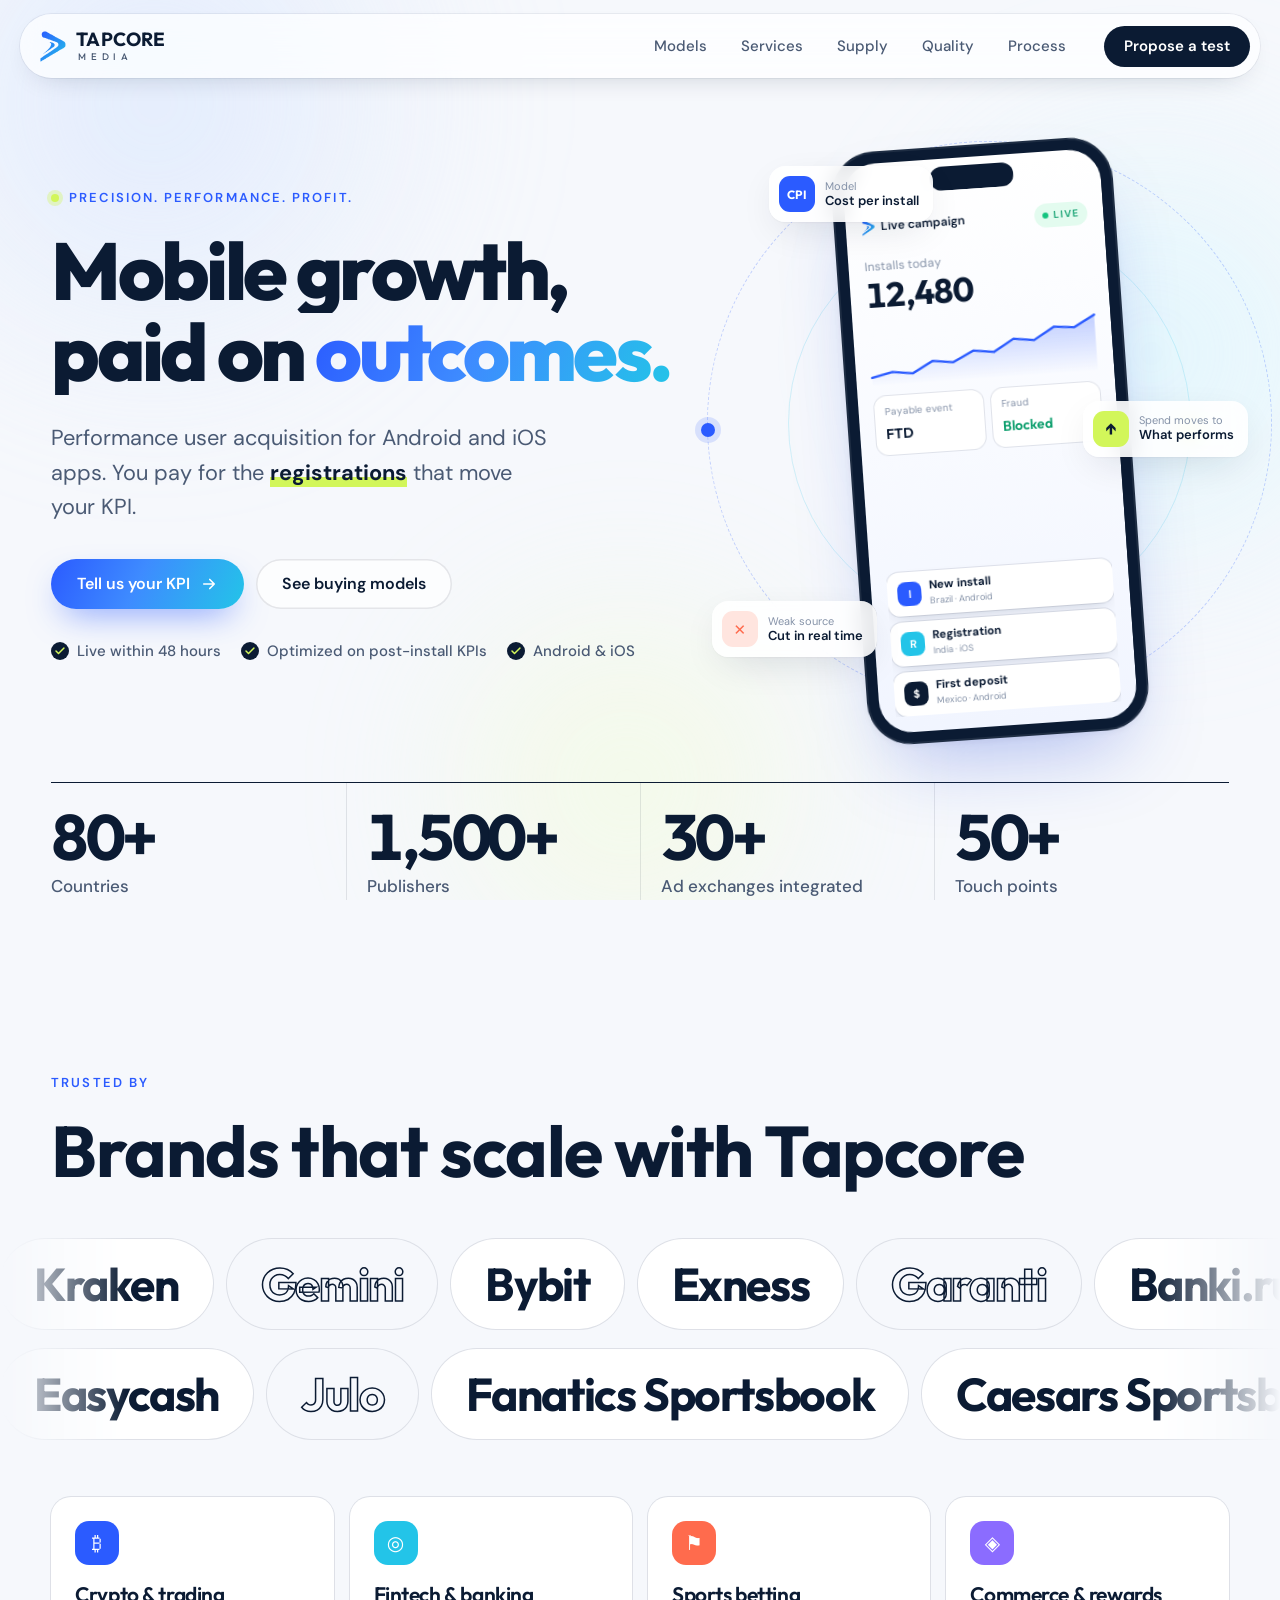
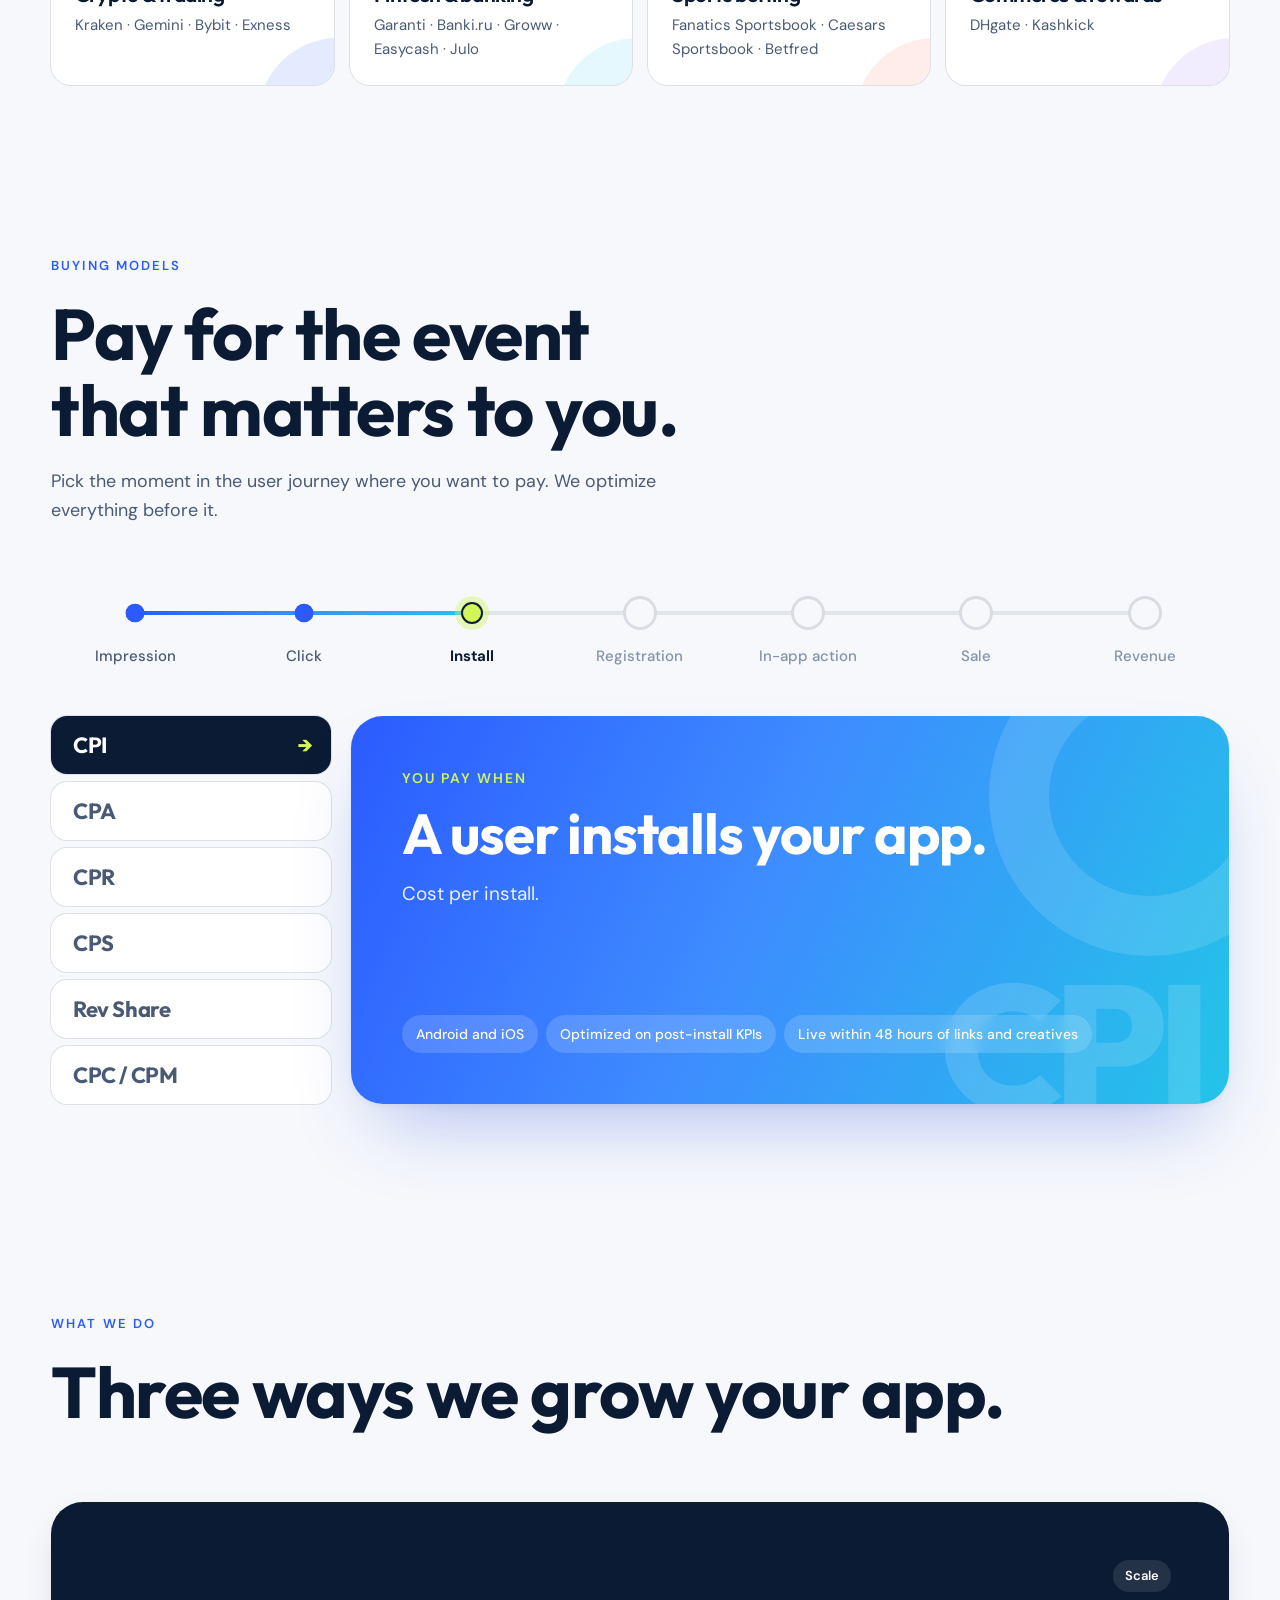
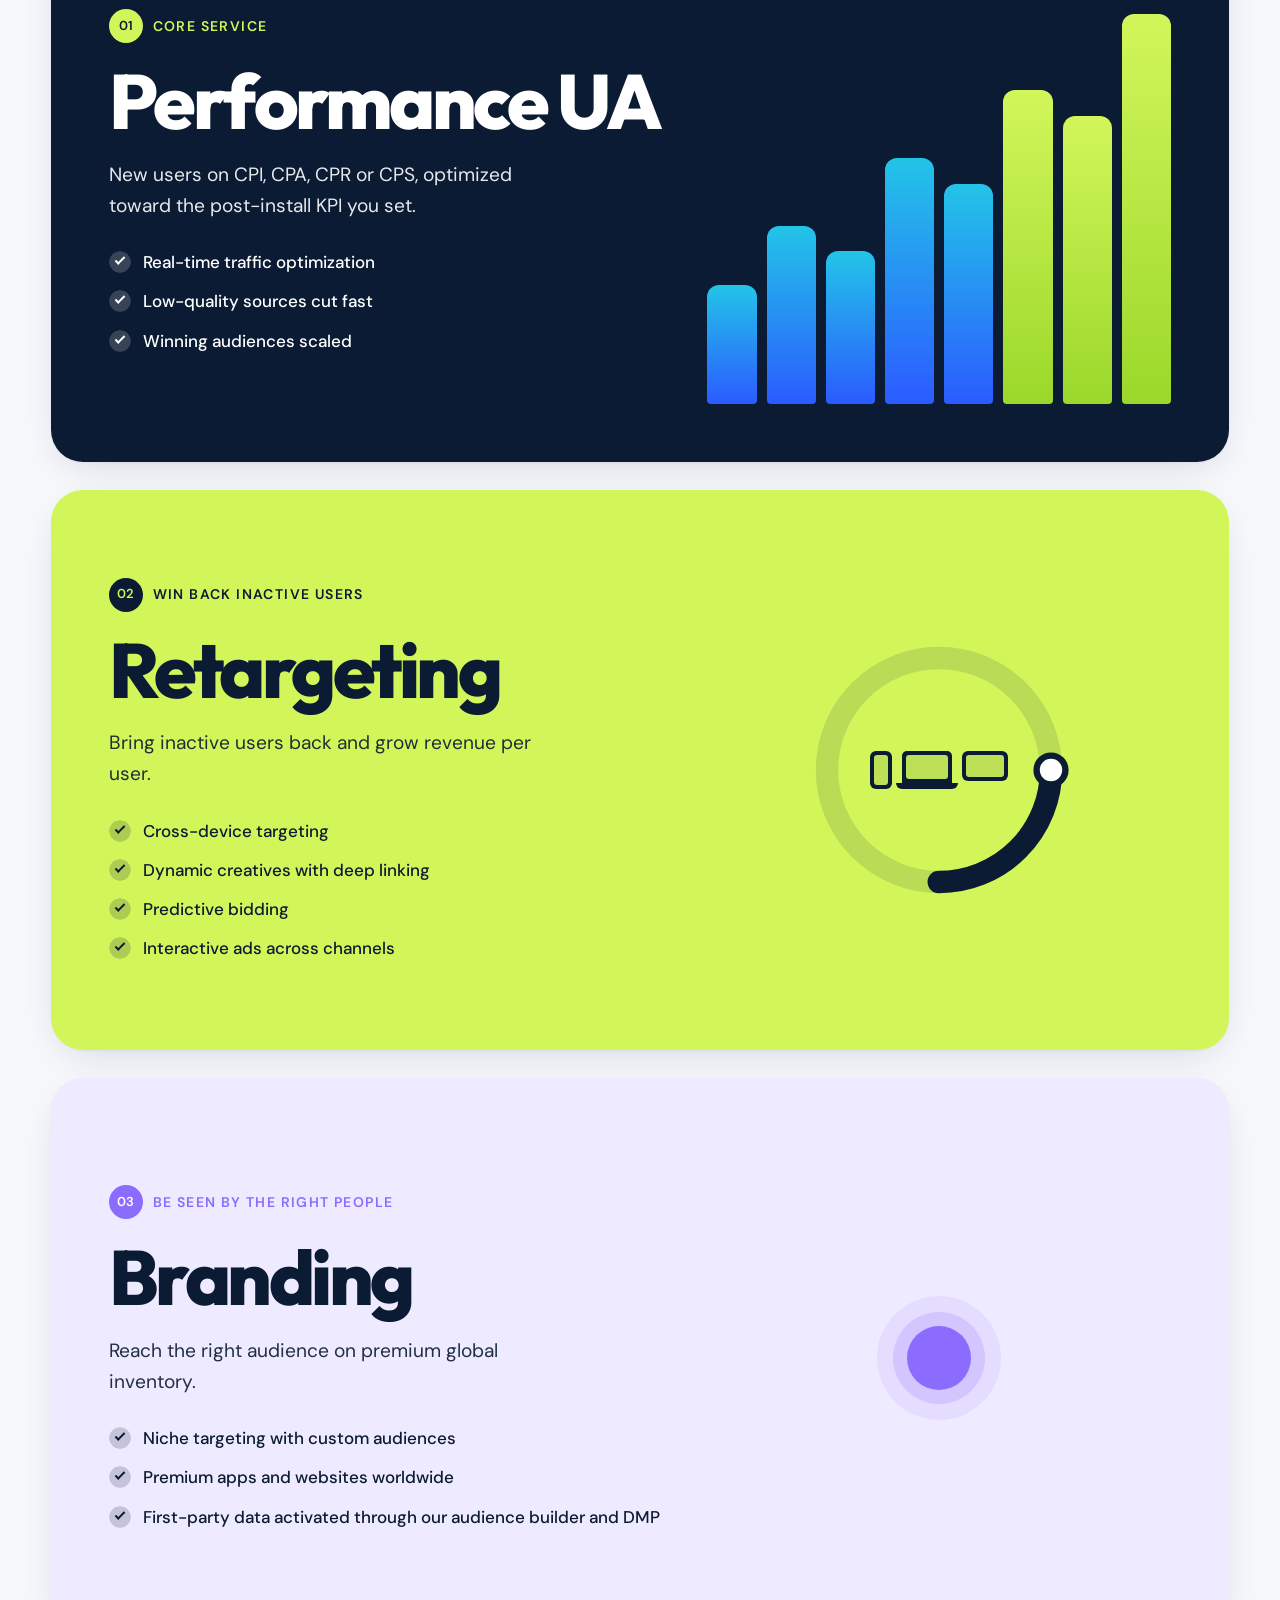
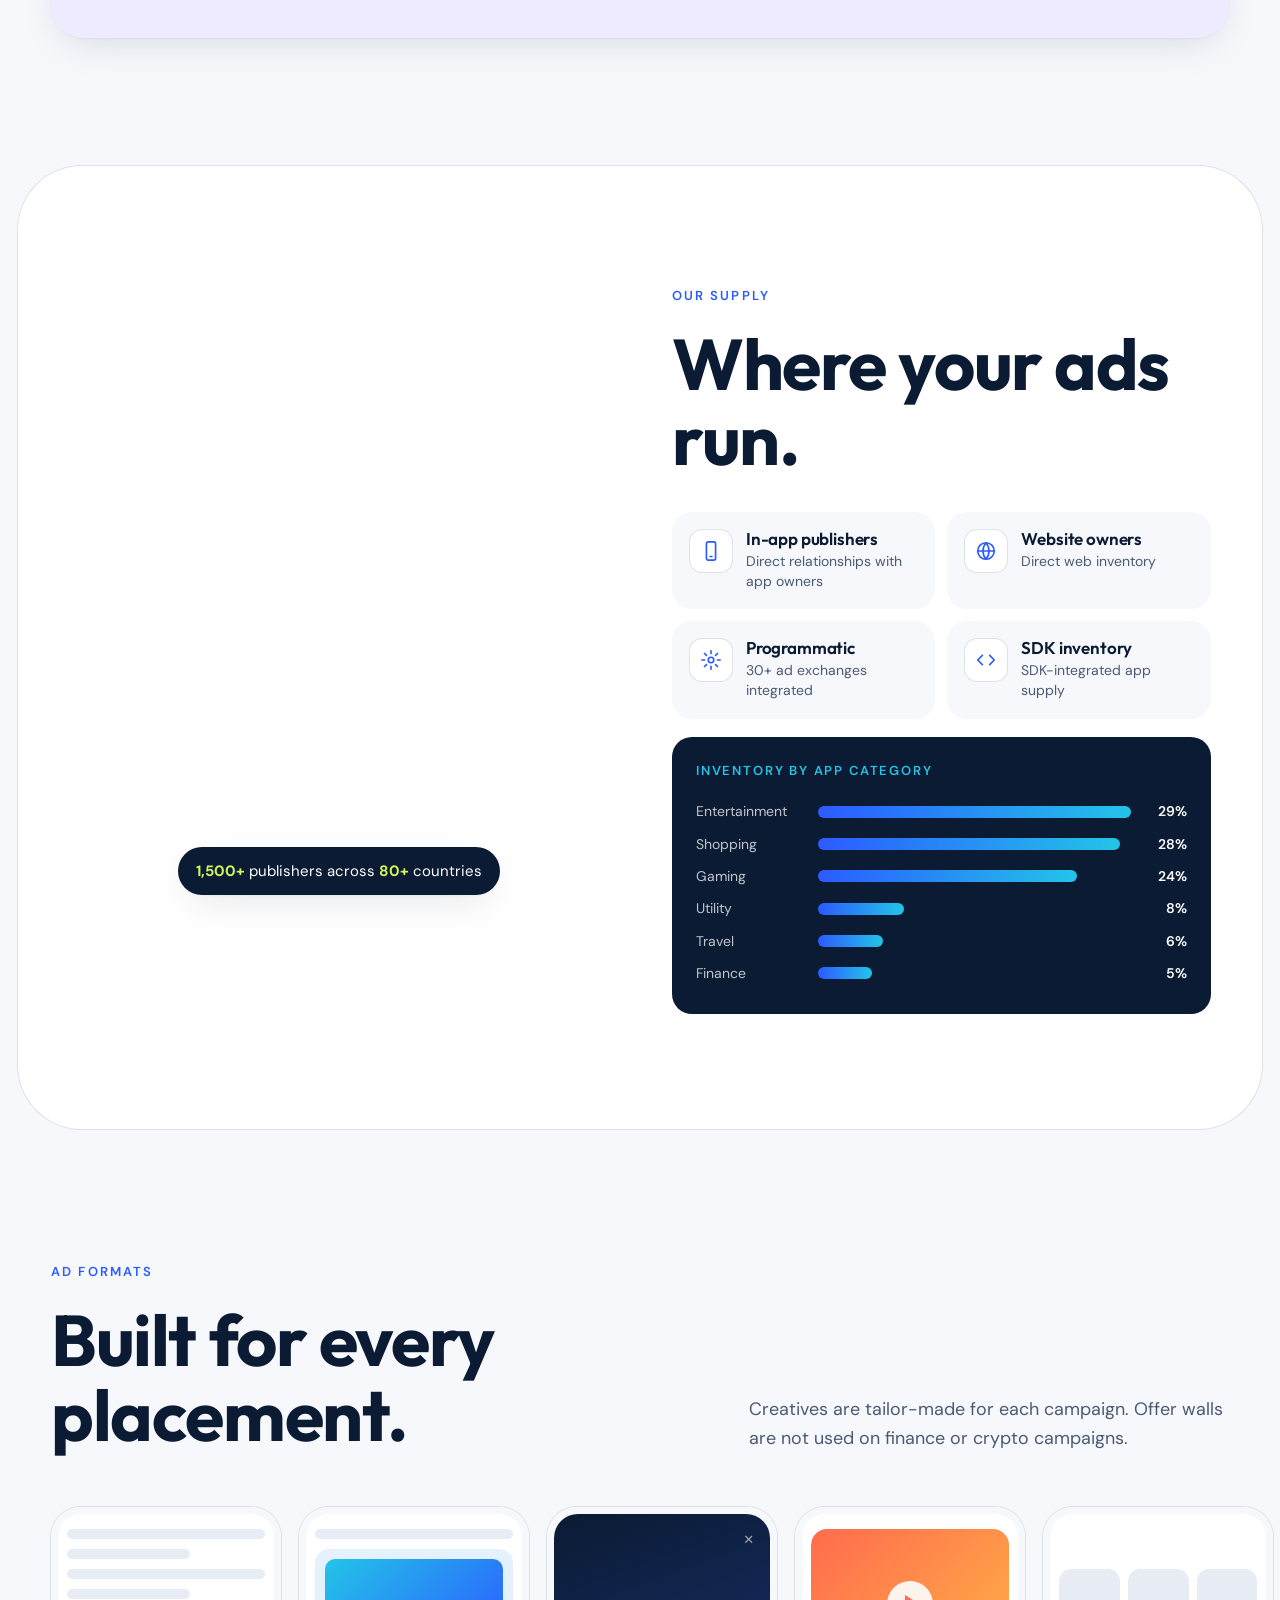
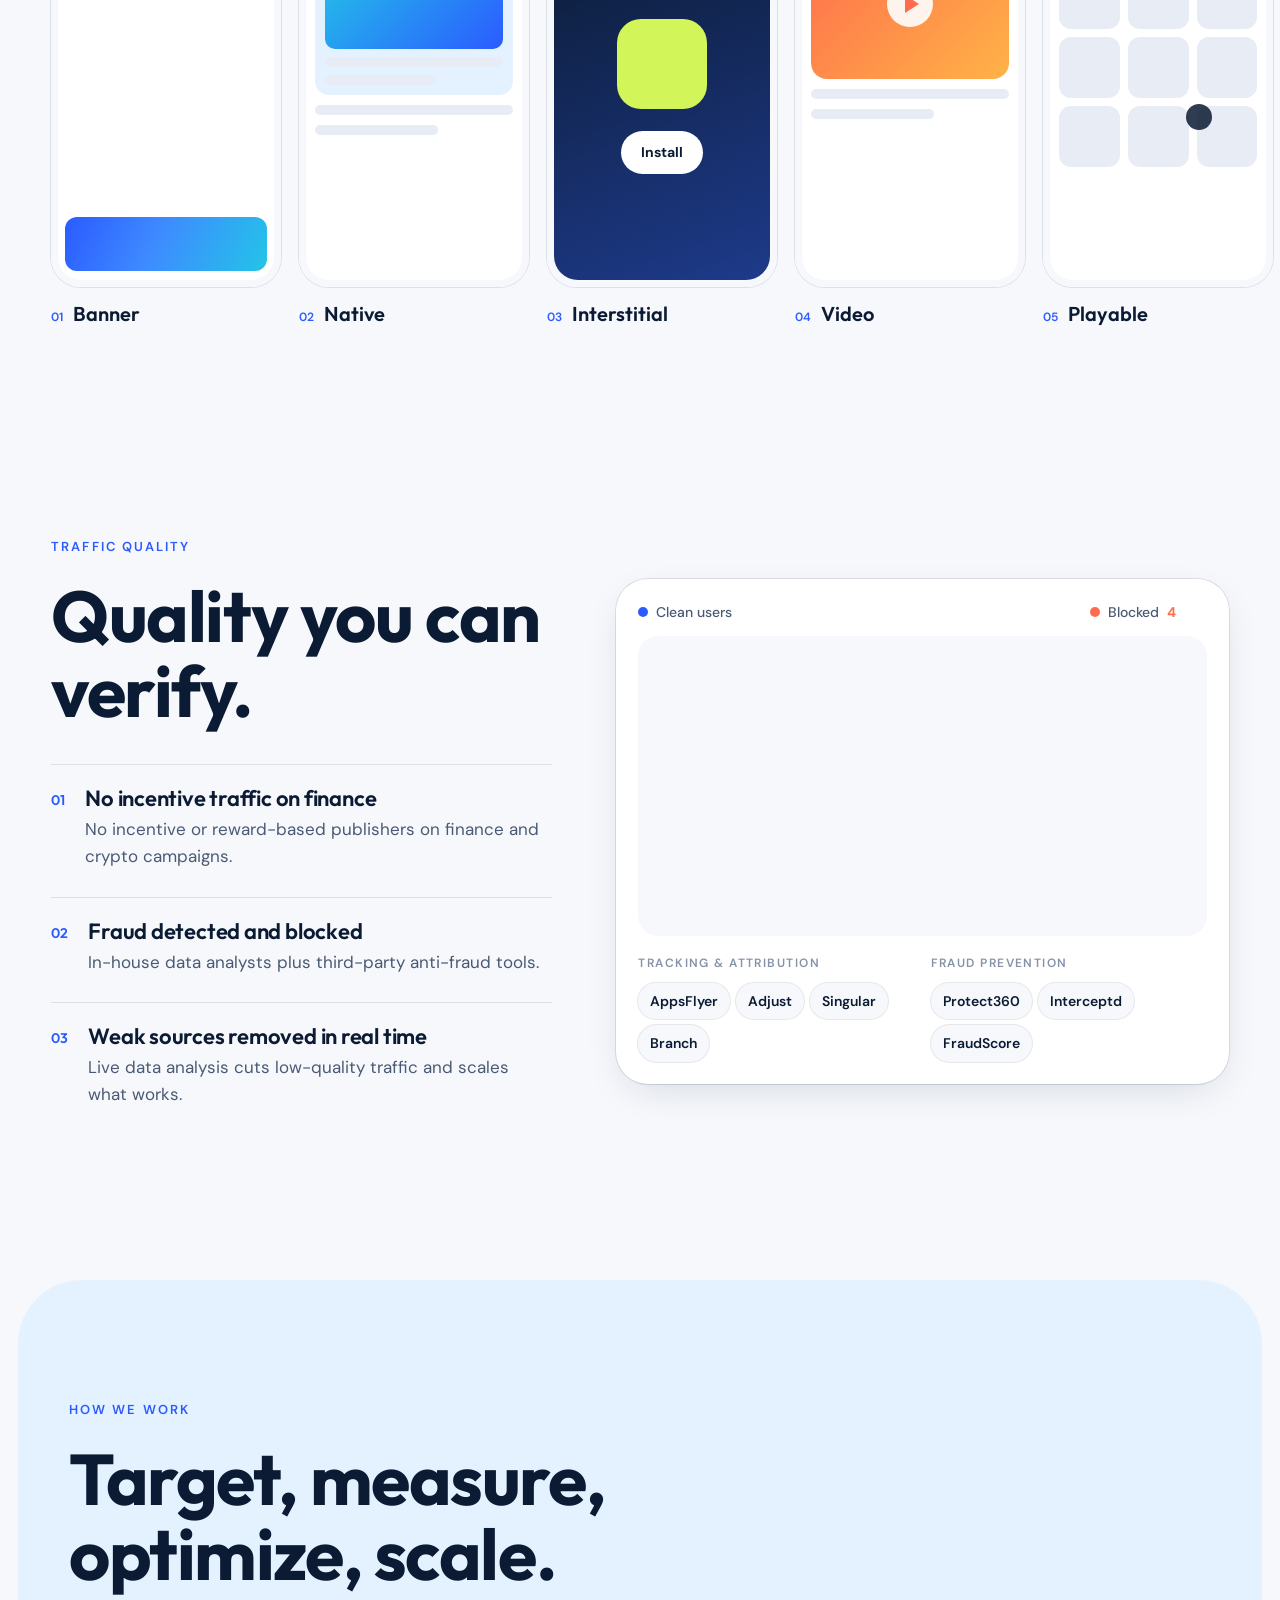
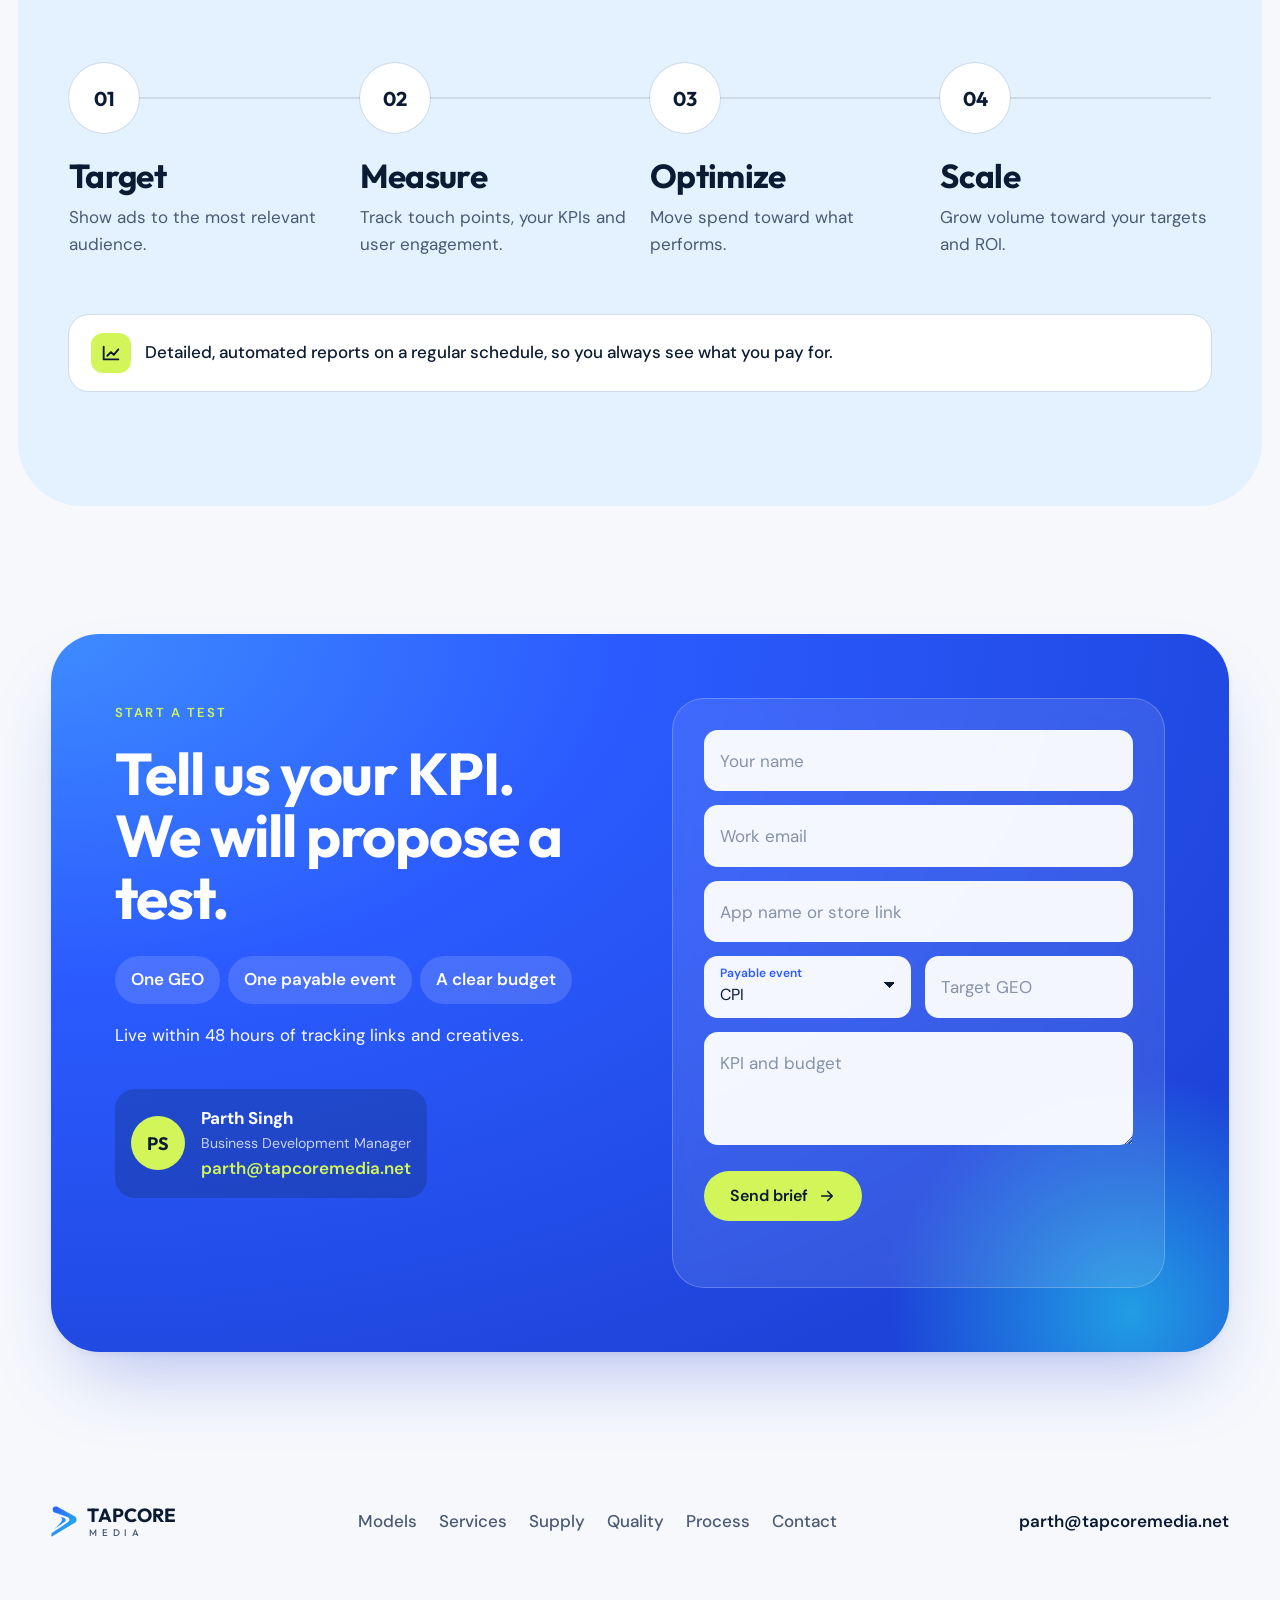
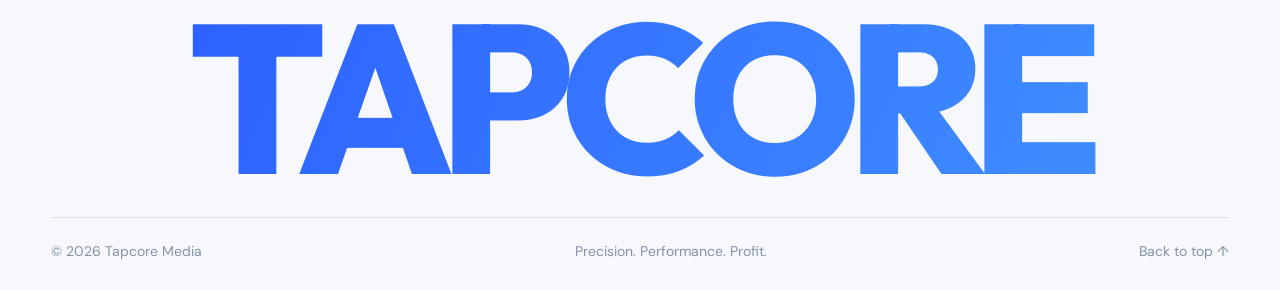
==== index.html @ 9100a8a0 "Build new Tapcore Media website Bright, motion-first single page built with plain HTML, CSS and JS (" ====
<!doctype html>
<html lang="en">
<head>
  <meta charset="utf-8">
  <meta name="viewport" content="width=device-width, initial-scale=1, viewport-fit=cover">
  <title>Tapcore Media — Mobile growth, paid on outcomes</title>
  <meta name="description" content="Tapcore Media is a performance user acquisition partner for Android and iOS apps. CPI, CPA, CPR, CPS and Rev Share campaigns across 80+ countries and 1,500+ publishers.">
  <meta name="theme-color" content="#F6F8FC">
  <link rel="canonical" href="https://www.tapcoremedia.com/">
  <link rel="icon" href="assets/img/favicon.svg" type="image/svg+xml">

  <meta property="og:type" content="website">
  <meta property="og:title" content="Tapcore Media — Mobile growth, paid on outcomes">
  <meta property="og:description" content="Performance user acquisition for Android and iOS apps. Pay for the event that matters to you.">
  <meta property="og:url" content="https://www.tapcoremedia.com/">
  <meta name="twitter:card" content="summary_large_image">

  <link rel="preconnect" href="https://fonts.googleapis.com">
  <link rel="preconnect" href="https://fonts.gstatic.com" crossorigin>
  <link rel="stylesheet" href="https://fonts.googleapis.com/css2?family=DM+Sans:opsz,wght@9..40,400..700&family=Outfit:wght@400..800&display=swap">
  <link rel="stylesheet" href="assets/css/style.css">
  <script defer src="assets/js/main.js"></script>
</head>
<body>
  <!-- Logo mark (traced from the Tapcore media kit) -->
  <svg width="0" height="0" style="position:absolute" aria-hidden="true">
    <defs>
      <linearGradient id="brandGrad" x1="0" y1="0" x2="1" y2="1">
        <stop offset="0" stop-color="#2B5BFF"/>
        <stop offset="1" stop-color="#23C4E8"/>
      </linearGradient>
      <symbol id="mark" viewBox="0 0 536 638"><path fill-rule="evenodd" d="M 84 12 C 44 21,25 60,41 100 C 46 114,55 124,68 131 C 70 132,90 139,96 141 C 97 142,100 143,102 144 C 103 144,105 145,106 145 C 106 145,108 145,109 146 C 111 147,115 148,128 152 C 132 154,137 155,138 156 C 140 157,141 157,169 167 C 181 171,193 175,196 176 C 200 178,221 185,228 188 C 231 188,235 190,237 191 C 238 191,240 192,241 192 C 242 192,243 192,244 193 C 244 193,252 196,261 199 C 286 208,286 208,288 209 C 289 210,290 210,291 210 C 292 210,294 211,295 211 C 298 213,311 217,335 225 C 346 229,360 237,366 243 C 369 246,376 260,378 265 C 383 276,381 296,374 306 C 373 308,372 310,372 311 C 372 314,357 327,344 335 C 337 340,326 348,318 353 C 311 358,303 364,300 366 C 296 368,290 372,286 375 C 282 378,276 382,272 385 C 269 387,262 391,258 394 C 254 397,244 404,235 410 C 226 416,217 422,213 425 C 209 427,202 433,196 437 C 189 441,183 446,180 447 C 178 449,173 453,168 456 C 163 459,159 462,159 462 C 158 463,153 466,148 470 C 142 473,135 478,132 480 C 129 483,125 485,124 486 C 123 486,118 490,113 493 C 108 496,100 502,94 507 C 87 511,78 517,72 521 C 66 526,61 529,60 529 C 60 529,59 530,59 530 C 58 531,58 532,57 532 C 56 532,50 536,38 545 C 34 547,26 553,20 557 L 9 564 9 596 C 9 614,9 629,10 629 C 10 630,12 629,14 628 C 18 627,20 626,43 612 C 50 607,56 604,57 604 C 57 604,59 603,60 602 C 63 599,77 591,88 585 C 90 584,93 582,94 582 C 95 581,99 579,102 576 C 106 574,112 571,116 569 C 119 567,124 563,128 561 C 134 558,150 548,154 546 C 161 542,173 535,173 535 C 174 535,177 533,181 531 C 188 526,220 507,220 507 C 221 507,237 498,241 495 C 242 494,245 492,247 491 C 250 490,266 480,283 470 C 286 468,288 467,289 467 C 289 467,291 466,293 464 C 295 463,300 460,304 458 C 308 455,312 453,313 452 C 314 452,315 451,315 451 C 316 451,318 450,319 449 C 321 447,326 444,330 442 C 333 440,337 438,338 437 C 339 437,342 435,344 434 C 347 432,350 431,351 430 C 362 423,372 417,373 417 C 373 417,376 415,379 414 C 382 412,384 410,385 410 C 385 410,387 409,389 408 C 394 405,425 386,430 383 C 432 382,436 380,439 378 C 442 376,447 373,450 371 C 459 366,463 364,466 362 C 467 361,469 360,469 360 C 470 360,471 359,472 359 C 473 358,477 356,480 353 C 498 344,518 328,518 324 C 518 323,519 321,519 320 C 524 310,525 304,525 284 C 525 265,525 263,523 256 C 516 234,508 223,493 215 C 490 213,486 211,484 210 C 483 209,478 206,474 204 C 464 199,456 194,450 191 C 447 189,444 188,431 181 C 428 179,419 174,412 170 C 405 167,399 163,398 163 C 397 162,395 161,394 160 C 390 158,388 157,374 149 C 368 146,363 143,362 142 C 361 142,360 141,359 141 C 358 141,356 140,355 139 C 353 137,349 135,346 133 C 342 132,338 130,336 128 C 332 126,327 123,313 116 C 309 113,304 111,302 109 C 300 108,295 106,291 104 C 285 100,273 94,268 91 C 265 89,254 83,245 78 C 242 77,237 74,235 73 C 233 71,228 68,223 66 C 218 64,213 61,211 60 C 207 57,201 54,186 46 C 181 43,175 40,172 38 C 169 36,163 33,158 30 C 153 28,147 24,144 22 C 126 12,121 10,104 10 C 96 10,88 11,84 12 M 197 227 C 196 228,199 230,206 234 C 216 240,225 249,228 259 C 231 265,231 284,229 286 C 228 287,228 289,228 290 C 228 293,217 316,213 324 C 210 328,207 332,206 333 C 206 334,203 336,202 339 C 200 342,196 347,194 349 C 192 351,189 355,188 356 C 180 369,126 420,99 442 C 97 444,91 449,85 453 C 73 463,65 471,66 472 C 66 473,69 472,79 465 C 85 461,92 456,96 454 C 100 452,107 447,111 444 C 116 440,123 436,126 434 C 129 432,134 428,139 425 C 143 422,154 415,163 408 C 173 402,181 397,181 396 C 182 395,189 391,196 386 C 204 381,215 373,220 369 C 226 366,235 360,240 357 C 244 353,251 349,254 346 C 257 344,260 342,260 342 C 261 342,282 328,287 323 C 297 315,302 303,302 288 C 302 276,300 270,292 261 C 289 257,272 245,269 245 C 269 245,267 244,265 243 C 253 238,239 234,223 231 C 208 228,206 228,204 227 C 202 226,197 226,197 227"/></symbol>
    </defs>
  </svg>

  <a class="skip" href="#main">Skip to content</a>
  <div class="progress" aria-hidden="true"><span></span></div>
  <div class="cursor" aria-hidden="true"><span></span></div>

  <!-- Ambient background -->
  <div class="ambient" aria-hidden="true">
    <span class="blob b1"></span><span class="blob b2"></span><span class="blob b3"></span>
  </div>

  <header class="nav" id="nav">
    <a class="brand" href="#top" aria-label="Tapcore Media home">
      <svg class="brand-mark" aria-hidden="true"><use href="#mark" fill="url(#brandGrad)"/></svg>
      <span class="brand-word"><b>TAPCORE</b><i>MEDIA</i></span>
    </a>
    <nav class="nav-links" aria-label="Primary">
      <a href="#models">Models</a>
      <a href="#services">Services</a>
      <a href="#supply">Supply</a>
      <a href="#quality">Quality</a>
      <a href="#process">Process</a>
    </nav>
    <a class="btn btn-ink nav-cta magnetic" href="#contact"><span>Propose a test</span></a>
    <button class="burger" aria-label="Open menu" aria-expanded="false" aria-controls="menu"><span></span><span></span></button>
  </header>

  <div class="menu" id="menu" hidden>
    <nav aria-label="Mobile">
      <a href="#models"><small>01</small>Models</a>
      <a href="#services"><small>02</small>Services</a>
      <a href="#supply"><small>03</small>Supply</a>
      <a href="#quality"><small>04</small>Quality</a>
      <a href="#process"><small>05</small>Process</a>
      <a href="#contact"><small>06</small>Contact</a>
    </nav>
    <p>parth@tapcoremedia.net</p>
  </div>

  <main id="main">
    <!-- ============ HERO ============ -->
    <section class="hero" id="top">
      <div class="wrap hero-grid">
        <div class="hero-copy">
          <p class="eyebrow intro" style="--d:0"><span class="dot"></span>Precision. Performance. Profit.</p>
          <h1 class="hero-title" aria-label="Mobile growth, paid on outcomes.">
            <span class="line"><span class="w" style="--d:1">Mobile</span> <span class="w" style="--d:2">growth,</span></span>
            <span class="line"><span class="w" style="--d:3">paid</span> <span class="w" style="--d:4">on</span> <span class="w grad" style="--d:5">outcomes.</span></span>
          </h1>
          <p class="hero-sub intro" style="--d:6">
            Performance user acquisition for Android and iOS apps. You pay for the
            <span class="rotator" aria-live="polite"><span class="rot-word">installs</span></span>
            that move your KPI.
          </p>
          <div class="hero-ctas intro" style="--d:7">
            <a class="btn btn-grad magnetic" href="#contact"><span>Tell us your KPI</span><svg viewBox="0 0 24 24" aria-hidden="true"><path d="M5 12h14M13 6l6 6-6 6"/></svg></a>
            <a class="btn btn-ghost magnetic" href="#models"><span>See buying models</span></a>
          </div>
          <ul class="hero-badges intro" style="--d:8">
            <li><svg viewBox="0 0 24 24" aria-hidden="true"><path d="M20 6 9 17l-5-5"/></svg>Live within 48 hours</li>
            <li><svg viewBox="0 0 24 24" aria-hidden="true"><path d="M20 6 9 17l-5-5"/></svg>Optimized on post-install KPIs</li>
            <li><svg viewBox="0 0 24 24" aria-hidden="true"><path d="M20 6 9 17l-5-5"/></svg>Android &amp; iOS</li>
          </ul>
        </div>

        <!-- Live campaign phone (illustrative UI) -->
        <div class="hero-visual" aria-hidden="true">
          <div class="orbit o1"></div><div class="orbit o2"></div>
          <div class="phone tilt">
            <div class="phone-notch"></div>
            <div class="screen">
              <div class="scr-head">
                <span class="scr-logo"><svg><use href="#mark" fill="url(#brandGrad)"/></svg>Live campaign</span>
                <span class="live"><i></i>LIVE</span>
              </div>
              <p class="scr-label">Installs today</p>
              <p class="scr-big" data-ticker>12,480</p>
              <svg class="spark" viewBox="0 0 220 70" preserveAspectRatio="none">
                <defs><linearGradient id="sparkFill" x1="0" y1="0" x2="0" y2="1"><stop offset="0" stop-color="#2B5BFF" stop-opacity=".28"/><stop offset="1" stop-color="#2B5BFF" stop-opacity="0"/></linearGradient></defs>
                <path class="spark-area" d="M0 60 L20 55 L40 58 L60 46 L80 49 L100 38 L120 41 L140 28 L160 31 L180 18 L200 20 L220 8 L220 70 L0 70Z" fill="url(#sparkFill)"/>
                <path class="spark-line" d="M0 60 L20 55 L40 58 L60 46 L80 49 L100 38 L120 41 L140 28 L160 31 L180 18 L200 20 L220 8"/>
              </svg>
              <div class="scr-kpis">
                <div><small>Payable event</small><b>FTD</b></div>
                <div><small>Fraud</small><b class="ok">Blocked</b></div>
              </div>
              <div class="feed"></div>
            </div>
          </div>
          <div class="float f1"><span class="chip-ic blue">CPI</span><div><small>Model</small><b>Cost per install</b></div></div>
          <div class="float f2"><span class="chip-ic lime">↑</span><div><small>Spend moves to</small><b>What performs</b></div></div>
          <div class="float f3"><span class="chip-ic coral">✕</span><div><small>Weak source</small><b>Cut in real time</b></div></div>
        </div>
      </div>

      <div class="wrap">
        <dl class="stats">
          <div class="stat reveal"><dt>Countries</dt><dd><span data-count="80">0</span>+</dd></div>
          <div class="stat reveal"><dt>Publishers</dt><dd><span data-count="1500">0</span>+</dd></div>
          <div class="stat reveal"><dt>Ad exchanges integrated</dt><dd><span data-count="30">0</span>+</dd></div>
          <div class="stat reveal"><dt>Touch points</dt><dd><span data-count="50">0</span>+</dd></div>
        </dl>
      </div>
    </section>

    <!-- ============ TRUSTED BY ============ -->
    <section class="trusted" aria-labelledby="trusted-title">
      <div class="wrap">
        <p class="eyebrow reveal">Trusted by</p>
        <h2 class="h2 reveal" id="trusted-title">Brands that scale with Tapcore</h2>
      </div>
      <div class="marquee" aria-hidden="true">
        <div class="track">
          <span>Kraken</span><span>Gemini</span><span>Bybit</span><span>Exness</span><span>Garanti</span><span>Banki.ru</span><span>Groww</span>
          <span>Kraken</span><span>Gemini</span><span>Bybit</span><span>Exness</span><span>Garanti</span><span>Banki.ru</span><span>Groww</span>
        </div>
      </div>
      <div class="marquee rev" aria-hidden="true">
        <div class="track">
          <span>Easycash</span><span>Julo</span><span>Fanatics Sportsbook</span><span>Caesars Sportsbook</span><span>Betfred</span><span>DHgate</span><span>Kashkick</span>
          <span>Easycash</span><span>Julo</span><span>Fanatics Sportsbook</span><span>Caesars Sportsbook</span><span>Betfred</span><span>DHgate</span><span>Kashkick</span>
        </div>
      </div>
      <div class="wrap">
        <div class="verticals">
          <article class="vert reveal" style="--c:var(--blue)"><span class="v-ic">₿</span><h3>Crypto &amp; trading</h3><p>Kraken · Gemini · Bybit · Exness</p></article>
          <article class="vert reveal" style="--c:var(--cyan)"><span class="v-ic">◎</span><h3>Fintech &amp; banking</h3><p>Garanti · Banki.ru · Groww · Easycash · Julo</p></article>
          <article class="vert reveal" style="--c:var(--coral)"><span class="v-ic">⚑</span><h3>Sports betting</h3><p>Fanatics Sportsbook · Caesars Sportsbook · Betfred</p></article>
          <article class="vert reveal" style="--c:var(--violet)"><span class="v-ic">◈</span><h3>Commerce &amp; rewards</h3><p>DHgate · Kashkick</p></article>
        </div>
      </div>
    </section>

    <!-- ============ BUYING MODELS ============ -->
    <section class="models" id="models" aria-labelledby="models-title">
      <div class="wrap">
        <div class="sec-head">
          <p class="eyebrow reveal">Buying models</p>
          <h2 class="h2 reveal" id="models-title">Pay for the event <br class="br-d">that matters to you.</h2>
          <p class="lead reveal">Pick the moment in the user journey where you want to pay. We optimize everything before it.</p>
        </div>

        <div class="journey reveal">
          <div class="j-inner">
          <div class="j-rail"><span class="j-fill"></span><span class="j-pulse"></span></div>
          <ol class="j-steps">
            <li data-step="0"><i></i><span>Impression</span></li>
            <li data-step="1"><i></i><span>Click</span></li>
            <li data-step="2"><i></i><span>Install</span></li>
            <li data-step="3"><i></i><span>Registration</span></li>
            <li data-step="4"><i></i><span>In-app action</span></li>
            <li data-step="5"><i></i><span>Sale</span></li>
            <li data-step="6"><i></i><span>Revenue</span></li>
          </ol>
          </div>
        </div>

        <div class="model-ui">
          <div class="model-tabs" role="tablist" aria-label="Buying models">
            <button role="tab" aria-selected="true" data-model="cpi">CPI</button>
            <button role="tab" aria-selected="false" data-model="cpa">CPA</button>
            <button role="tab" aria-selected="false" data-model="cpr">CPR</button>
            <button role="tab" aria-selected="false" data-model="cps">CPS</button>
            <button role="tab" aria-selected="false" data-model="rev">Rev Share</button>
            <button role="tab" aria-selected="false" data-model="cpc">CPC / CPM</button>
          </div>
          <div class="model-card" role="tabpanel" aria-live="polite">
            <p class="m-tag">You pay when</p>
            <h3 class="m-title">A user installs your app.</h3>
            <p class="m-desc">Cost per install.</p>
            <div class="m-foot">
              <span>Android and iOS</span><span>Optimized on post-install KPIs</span><span>Live within 48 hours of links and creatives</span>
            </div>
          </div>
        </div>
      </div>
    </section>

    <!-- ============ SERVICES (stacking cards) ============ -->
    <section class="services" id="services" aria-labelledby="services-title">
      <div class="wrap">
        <div class="sec-head">
          <p class="eyebrow reveal">What we do</p>
          <h2 class="h2 reveal" id="services-title">Three ways we grow your app.</h2>
        </div>

        <div class="stack">
          <article class="card c-ua">
            <div class="card-copy">
              <p class="card-kicker"><span>01</span> Core service</p>
              <h3>Performance UA</h3>
              <p>New users on CPI, CPA, CPR or CPS, optimized toward the post-install KPI you set.</p>
              <ul class="ticks">
                <li>Real-time traffic optimization</li>
                <li>Low-quality sources cut fast</li>
                <li>Winning audiences scaled</li>
              </ul>
            </div>
            <div class="card-art art-bars" aria-hidden="true">
              <span style="--h:28%"></span><span style="--h:42%"></span><span style="--h:36%"></span><span style="--h:58%"></span><span style="--h:52%"></span><span style="--h:74%"></span><span style="--h:68%"></span><span style="--h:92%"></span>
              <em>Scale</em>
            </div>
          </article>

          <article class="card c-rt">
            <div class="card-copy">
              <p class="card-kicker"><span>02</span> Win back inactive users</p>
              <h3>Retargeting</h3>
              <p>Bring inactive users back and grow revenue per user.</p>
              <ul class="ticks">
                <li>Cross-device targeting</li>
                <li>Dynamic creatives with deep linking</li>
                <li>Predictive bidding</li>
                <li>Interactive ads across channels</li>
              </ul>
            </div>
            <div class="card-art art-loop" aria-hidden="true">
              <svg viewBox="0 0 200 200">
                <circle cx="100" cy="100" r="70" class="loop-track"/>
                <circle cx="100" cy="100" r="70" class="loop-run"/>
                <g class="loop-dot"><circle cx="170" cy="100" r="9"/></g>
              </svg>
              <div class="loop-devices"><span class="dv phone-d"></span><span class="dv laptop-d"></span><span class="dv tv-d"></span></div>
            </div>
          </article>

          <article class="card c-br">
            <div class="card-copy">
              <p class="card-kicker"><span>03</span> Be seen by the right people</p>
              <h3>Branding</h3>
              <p>Reach the right audience on premium global inventory.</p>
              <ul class="ticks">
                <li>Niche targeting with custom audiences</li>
                <li>Premium apps and websites worldwide</li>
                <li>First-party data activated through our audience builder and DMP</li>
              </ul>
            </div>
            <div class="card-art art-target" aria-hidden="true">
              <span></span><span></span><span></span><span></span><b></b>
            </div>
          </article>
        </div>
      </div>
    </section>

    <!-- ============ SUPPLY ============ -->
    <section class="supply" id="supply" aria-labelledby="supply-title">
      <div class="wrap supply-grid">
        <div class="globe-wrap reveal">
          <canvas class="globe" aria-hidden="true"></canvas>
          <div class="globe-label"><b>1,500+</b> publishers across <b>80+</b> countries</div>
        </div>
        <div class="supply-copy">
          <p class="eyebrow reveal">Our supply</p>
          <h2 class="h2 reveal" id="supply-title">Where your ads run.</h2>
          <ul class="sources">
            <li class="reveal"><span class="s-ic"><svg viewBox="0 0 24 24"><rect x="7" y="2" width="10" height="20" rx="2"/><path d="M11 18h2"/></svg></span><div><h3>In-app publishers</h3><p>Direct relationships with app owners</p></div></li>
            <li class="reveal"><span class="s-ic"><svg viewBox="0 0 24 24"><circle cx="12" cy="12" r="9"/><path d="M3 12h18M12 3a14 14 0 0 1 0 18M12 3a14 14 0 0 0 0 18"/></svg></span><div><h3>Website owners</h3><p>Direct web inventory</p></div></li>
            <li class="reveal"><span class="s-ic"><svg viewBox="0 0 24 24"><circle cx="12" cy="12" r="3"/><path d="M12 2v3M12 19v3M2 12h3M19 12h3M4.9 4.9l2.1 2.1M17 17l2.1 2.1M4.9 19.1 7 17M17 7l2.1-2.1"/></svg></span><div><h3>Programmatic</h3><p>30+ ad exchanges integrated</p></div></li>
            <li class="reveal"><span class="s-ic"><svg viewBox="0 0 24 24"><path d="m8 7-5 5 5 5M16 7l5 5-5 5"/></svg></span><div><h3>SDK inventory</h3><p>SDK-integrated app supply</p></div></li>
          </ul>
          <div class="inventory reveal">
            <p class="inv-title">Inventory by app category</p>
            <div class="bar"><span>Entertainment</span><i style="--v:29"></i><b>29%</b></div>
            <div class="bar"><span>Shopping</span><i style="--v:28"></i><b>28%</b></div>
            <div class="bar"><span>Gaming</span><i style="--v:24"></i><b>24%</b></div>
            <div class="bar"><span>Utility</span><i style="--v:8"></i><b>8%</b></div>
            <div class="bar"><span>Travel</span><i style="--v:6"></i><b>6%</b></div>
            <div class="bar"><span>Finance</span><i style="--v:5"></i><b>5%</b></div>
          </div>
        </div>
      </div>
    </section>

    <!-- ============ AD FORMATS ============ -->
    <section class="formats" aria-labelledby="formats-title">
      <div class="wrap fmt-head">
        <div>
          <p class="eyebrow reveal">Ad formats</p>
          <h2 class="h2 reveal" id="formats-title">Built for every placement.</h2>
        </div>
        <p class="lead reveal">Creatives are tailor-made for each campaign. Offer walls are not used on finance or crypto campaigns.</p>
      </div>
      <div class="fmt-scroller" tabindex="0" aria-label="Ad formats, scroll horizontally">
        <div class="fmt-track">
          <figure class="fmt"><div class="mini m-banner"><i class="ln"></i><i class="ln s"></i><i class="ln"></i><i class="ln s"></i><b></b></div><figcaption><span>01</span>Banner</figcaption></figure>
          <figure class="fmt"><div class="mini m-native"><i class="ln"></i><div class="nat"><span></span><i class="ln"></i><i class="ln s"></i></div><i class="ln"></i><i class="ln s"></i></div><figcaption><span>02</span>Native</figcaption></figure>
          <figure class="fmt"><div class="mini m-inter"><div class="full"><em>✕</em><span></span><b>Install</b></div></div><figcaption><span>03</span>Interstitial</figcaption></figure>
          <figure class="fmt"><div class="mini m-video"><div class="vid"><span class="play"></span><i class="vbar"></i></div><i class="ln"></i><i class="ln s"></i></div><figcaption><span>04</span>Video</figcaption></figure>
          <figure class="fmt"><div class="mini m-play"><div class="grid9"><i></i><i></i><i></i><i></i><i></i><i></i><i></i><i></i><i></i></div><span class="tap"></span></div><figcaption><span>05</span>Playable</figcaption></figure>
          <figure class="fmt"><div class="mini m-carousel"><div class="car"><span></span><span></span><span></span></div><div class="dots"><i></i><i></i><i></i></div></div><figcaption><span>06</span>Carousel</figcaption></figure>
          <figure class="fmt"><div class="mini m-wall"><div class="offer"><span></span><i class="ln"></i><b></b></div><div class="offer"><span></span><i class="ln"></i><b></b></div><div class="offer"><span></span><i class="ln"></i><b></b></div></div><figcaption><span>07</span>Offer wall</figcaption></figure>
        </div>
      </div>
    </section>

    <!-- ============ QUALITY ============ -->
    <section class="quality" id="quality" aria-labelledby="quality-title">
      <div class="wrap quality-grid">
        <div>
          <p class="eyebrow reveal">Traffic quality</p>
          <h2 class="h2 reveal" id="quality-title">Quality you can verify.</h2>
          <ul class="q-list">
            <li class="reveal"><span>01</span><div><h3>No incentive traffic on finance</h3><p>No incentive or reward-based publishers on finance and crypto campaigns.</p></div></li>
            <li class="reveal"><span>02</span><div><h3>Fraud detected and blocked</h3><p>In-house data analysts plus third-party anti-fraud tools.</p></div></li>
            <li class="reveal"><span>03</span><div><h3>Weak sources removed in real time</h3><p>Live data analysis cuts low-quality traffic and scales what works.</p></div></li>
          </ul>
        </div>
        <div class="filter-card reveal">
          <div class="filter-top">
            <span><i class="dot-ok"></i>Clean users</span>
            <span><i class="dot-bad"></i>Blocked <b data-blocked>0</b></span>
          </div>
          <canvas class="filter" aria-hidden="true"></canvas>
          <div class="partners">
            <div><p>Tracking &amp; attribution</p><ul><li>AppsFlyer</li><li>Adjust</li><li>Singular</li><li>Branch</li></ul></div>
            <div><p>Fraud prevention</p><ul><li>Protect360</li><li>Interceptd</li><li>FraudScore</li></ul></div>
          </div>
        </div>
      </div>
    </section>

    <!-- ============ PROCESS ============ -->
    <section class="process" id="process" aria-labelledby="process-title">
      <div class="wrap">
        <div class="sec-head">
          <p class="eyebrow reveal">How we work</p>
          <h2 class="h2 reveal" id="process-title">Target, measure, <br class="br-d">optimize, scale.</h2>
        </div>
        <div class="steps">
          <div class="steps-line"><span></span></div>
          <article class="step reveal"><span class="n">01</span><h3>Target</h3><p>Show ads to the most relevant audience.</p></article>
          <article class="step reveal"><span class="n">02</span><h3>Measure</h3><p>Track touch points, your KPIs and user engagement.</p></article>
          <article class="step reveal"><span class="n">03</span><h3>Optimize</h3><p>Move spend toward what performs.</p></article>
          <article class="step reveal"><span class="n">04</span><h3>Scale</h3><p>Grow volume toward your targets and ROI.</p></article>
        </div>
        <p class="report reveal"><svg viewBox="0 0 24 24" aria-hidden="true"><path d="M4 19V5M4 19h16M8 15l4-4 3 3 5-6"/></svg>Detailed, automated reports on a regular schedule, so you always see what you pay for.</p>
      </div>
    </section>

    <!-- ============ CONTACT ============ -->
    <section class="contact" id="contact" aria-labelledby="contact-title">
      <div class="wrap">
        <div class="cta-panel">
          <div class="cta-copy">
            <p class="eyebrow light reveal">Start a test</p>
            <h2 class="h2 reveal" id="contact-title">Tell us your KPI. <br>We will propose a test.</h2>
            <ul class="cta-chips reveal">
              <li>One GEO</li><li>One payable event</li><li>A clear budget</li>
            </ul>
            <p class="cta-note reveal">Live within 48 hours of tracking links and creatives.</p>
            <div class="person reveal">
              <span class="avatar">PS</span>
              <div>
                <b>Parth Singh</b>
                <small>Business Development Manager</small>
                <a href="mailto:parth@tapcoremedia.net">parth@tapcoremedia.net</a>
              </div>
            </div>
          </div>

          <form class="form reveal" id="leadForm" novalidate>
            <div class="field"><input id="f-name" name="name" required placeholder=" " autocomplete="name"><label for="f-name">Your name</label></div>
            <div class="field"><input id="f-email" name="email" type="email" required placeholder=" " autocomplete="email"><label for="f-email">Work email</label></div>
            <div class="field"><input id="f-app" name="app" placeholder=" "><label for="f-app">App name or store link</label></div>
            <div class="field-row">
              <div class="field"><select id="f-model" name="model"><option>CPI</option><option>CPA</option><option>CPR</option><option>CPS</option><option>Rev Share</option><option>CPC / CPM</option></select><label for="f-model" class="fixed">Payable event</label></div>
              <div class="field"><input id="f-geo" name="geo" placeholder=" "><label for="f-geo">Target GEO</label></div>
            </div>
            <div class="field"><textarea id="f-msg" name="msg" rows="3" placeholder=" "></textarea><label for="f-msg">KPI and budget</label></div>
            <button class="btn btn-lime magnetic" type="submit"><span>Send brief</span><svg viewBox="0 0 24 24" aria-hidden="true"><path d="M5 12h14M13 6l6 6-6 6"/></svg></button>
            <p class="form-msg" role="status"></p>
          </form>
        </div>
      </div>
    </section>
  </main>

  <footer class="footer">
    <div class="wrap">
      <div class="foot-top">
        <a class="brand" href="#top" aria-label="Tapcore Media home">
          <svg class="brand-mark" aria-hidden="true"><use href="#mark" fill="url(#brandGrad)"/></svg>
          <span class="brand-word"><b>TAPCORE</b><i>MEDIA</i></span>
        </a>
        <nav class="foot-links" aria-label="Footer">
          <a href="#models">Models</a><a href="#services">Services</a><a href="#supply">Supply</a><a href="#quality">Quality</a><a href="#process">Process</a><a href="#contact">Contact</a>
        </nav>
        <a class="foot-mail" href="mailto:parth@tapcoremedia.net">parth@tapcoremedia.net</a>
      </div>
      <p class="mega" aria-hidden="true">TAPCORE</p>
      <div class="foot-bottom">
        <span>© <span data-year>2026</span> Tapcore Media</span>
        <span>Precision. Performance. Profit.</span>
        <a href="#top">Back to top ↑</a>
      </div>
    </div>
  </footer>
</body>
</html>
---- assets/css/style.css ----
/* =========================================================
   Tapcore Media — bright, motion-first site
   No frameworks. Tokens first, then sections in page order.
   ========================================================= */

:root {
  --bg: #F6F8FC;
  --paper: #FFFFFF;
  --ink: #0B1B33;          /* brand navy (media kit) */
  --ink-2: #4A5A74;
  --ink-3: #8592A8;
  --line: rgba(11, 27, 51, .10);
  --blue: #2B5BFF;
  --blue-2: #1D43D8;
  --cyan: #23C4E8;
  --lime: #D2F65A;
  --coral: #FF6B4D;
  --violet: #8B6CFF;
  --lilac: #EEEAFF;
  --sky: #E4F2FF;
  --grad: linear-gradient(115deg, var(--blue) 0%, #3E8BFF 45%, var(--cyan) 100%);

  --f-display: "Outfit", ui-sans-serif, system-ui, sans-serif;
  --f-body: "DM Sans", ui-sans-serif, system-ui, sans-serif;

  --r-lg: 32px;
  --r-md: 20px;
  --r-sm: 12px;
  --shadow: 0 1px 2px rgba(11,27,51,.04), 0 12px 40px -12px rgba(11,27,51,.16);
  --shadow-lg: 0 2px 6px rgba(11,27,51,.05), 0 40px 80px -30px rgba(29,67,216,.35);
  --ease: cubic-bezier(.2,.8,.2,1);
  --ease-out: cubic-bezier(.16,1,.3,1);
  --gutter: clamp(16px, 4vw, 56px);
  --max: 1280px;
}

*, *::before, *::after { box-sizing: border-box; }
html { overflow-x: clip; -webkit-text-size-adjust: 100%; scroll-behavior: smooth; scroll-padding-top: 90px; }
body {
  margin: 0;
  background: var(--bg);
  color: var(--ink);
  font: 400 17px/1.6 var(--f-body);
  -webkit-font-smoothing: antialiased;
  text-rendering: optimizeLegibility;
  overflow-x: clip;
}
img, svg, canvas { display: block; max-width: 100%; }
a { color: inherit; text-decoration: none; }
button, input, select, textarea { font: inherit; color: inherit; }
h1, h2, h3 { font-family: var(--f-display); margin: 0; letter-spacing: -.02em; line-height: 1.05; }
p { margin: 0; }
ul, ol { list-style: none; margin: 0; padding: 0; }
::selection { background: var(--lime); color: var(--ink); }
:focus-visible { outline: 3px solid var(--blue); outline-offset: 3px; border-radius: 6px; }

.wrap { width: 100%; max-width: var(--max); margin: 0 auto; padding: 0 var(--gutter); }
.skip { position: absolute; left: -999px; top: 8px; z-index: 100; background: var(--ink); color: #fff; padding: 10px 16px; border-radius: 10px; }
.skip:focus { left: 8px; }

.eyebrow {
  display: inline-flex; align-items: center; gap: 10px;
  font: 600 13px/1 var(--f-body); letter-spacing: .16em; text-transform: uppercase;
  color: var(--blue);
}
.eyebrow.light { color: var(--lime); }
.eyebrow .dot { width: 8px; height: 8px; border-radius: 50%; background: var(--lime); box-shadow: 0 0 0 4px rgba(210,246,90,.35); }
.h2 { font-size: clamp(36px, 5.6vw, 76px); font-weight: 700; margin-top: 18px; }
.lead { color: var(--ink-2); font-size: clamp(17px, 1.4vw, 20px); max-width: 52ch; }
.sec-head { margin-bottom: clamp(40px, 6vw, 72px); }
.sec-head .lead { margin-top: 20px; }
.grad { background: var(--grad); -webkit-background-clip: text; background-clip: text; color: transparent; }

/* ---------- Buttons ---------- */
.btn {
  --bx: 0px; --by: 0px;
  position: relative; display: inline-flex; align-items: center; gap: 10px;
  padding: 16px 26px; border-radius: 999px; border: 0; cursor: pointer;
  font: 600 16px/1 var(--f-body); white-space: nowrap;
  transform: translate(var(--bx), var(--by));
  transition: transform .35s var(--ease-out), box-shadow .3s, background-color .3s, color .3s;
  isolation: isolate; overflow: hidden;
}
.btn svg { width: 18px; height: 18px; fill: none; stroke: currentColor; stroke-width: 2.2; stroke-linecap: round; stroke-linejoin: round; transition: transform .3s var(--ease); }
.btn:hover svg { transform: translateX(4px); }
.btn::after { /* shine sweep */
  content: ""; position: absolute; inset: 0; z-index: -1;
  background: linear-gradient(100deg, transparent 30%, rgba(255,255,255,.45) 50%, transparent 70%);
  transform: translateX(-120%); transition: transform .8s var(--ease);
}
.btn:hover::after { transform: translateX(120%); }
.btn-ink { background: var(--ink); color: #fff; }
.btn-ink:hover { box-shadow: 0 10px 30px -10px rgba(11,27,51,.6); }
.btn-grad { background: var(--grad); color: #fff; box-shadow: 0 14px 34px -12px rgba(43,91,255,.65); }
.btn-grad:hover { box-shadow: 0 20px 44px -12px rgba(43,91,255,.8); }
.btn-ghost { background: rgba(255,255,255,.7); color: var(--ink); box-shadow: inset 0 0 0 1.5px var(--line); backdrop-filter: blur(8px); }
.btn-ghost:hover { box-shadow: inset 0 0 0 1.5px var(--ink); }
.btn-lime { background: var(--lime); color: var(--ink); }
.btn-lime:hover { box-shadow: 0 14px 34px -10px rgba(210,246,90,.7); }

/* ---------- Progress + cursor ---------- */
.progress { position: fixed; inset: 0 0 auto 0; height: 3px; z-index: 60; pointer-events: none; }
.progress span { display: block; height: 100%; background: var(--grad); transform-origin: 0 50%; transform: scaleX(0); }
.cursor { display: none; }
@media (hover: hover) and (pointer: fine) {
  .cursor {
    display: block; position: fixed; left: 0; top: 0; z-index: 70; pointer-events: none;
    width: 0; height: 0;
  }
  .cursor span {
    position: absolute; width: 14px; height: 14px; margin: -7px 0 0 -7px; border-radius: 50%;
    background: var(--blue); mix-blend-mode: multiply; opacity: 0;
    transition: width .3s var(--ease-out), height .3s var(--ease-out), margin .3s var(--ease-out), opacity .3s, background-color .3s;
  }
  .cursor.on span { opacity: .9; }
  .cursor.big span { width: 56px; height: 56px; margin: -28px 0 0 -28px; background: var(--lime); opacity: .55; }
}

/* ---------- Ambient background ---------- */
.ambient { position: fixed; inset: 0; z-index: -1; overflow: hidden; pointer-events: none; }
.blob { position: absolute; border-radius: 50%; filter: blur(70px); opacity: .55; will-change: transform; }
.b1 { width: 52vw; height: 52vw; left: -14vw; top: -18vw; background: radial-gradient(circle, #CFE0FF 0%, transparent 70%); animation: drift1 22s ease-in-out infinite alternate; }
.b2 { width: 44vw; height: 44vw; right: -12vw; top: 8vh; background: radial-gradient(circle, #CDF6FF 0%, transparent 70%); animation: drift2 26s ease-in-out infinite alternate; }
.b3 { width: 38vw; height: 38vw; left: 30vw; top: 60vh; background: radial-gradient(circle, #F1FFC4 0%, transparent 70%); opacity: .45; animation: drift1 30s ease-in-out infinite alternate-reverse; }
@keyframes drift1 { to { transform: translate3d(8vw, 6vh, 0) scale(1.1); } }
@keyframes drift2 { to { transform: translate3d(-6vw, 10vh, 0) scale(.92); } }

/* ---------- Nav ---------- */
.nav {
  position: fixed; z-index: 50; top: 14px; left: 50%;
  width: min(calc(100% - 24px), 1240px);
  display: flex; align-items: center; gap: 24px;
  padding: 10px 10px 10px 20px; border-radius: 999px;
  background: rgba(255,255,255,.72); backdrop-filter: saturate(1.6) blur(16px); -webkit-backdrop-filter: saturate(1.6) blur(16px);
  box-shadow: 0 0 0 1px rgba(11,27,51,.06), 0 10px 30px -18px rgba(11,27,51,.3);
  transform: translateX(-50%);
  transition: transform .5s var(--ease-out), background-color .3s;
}
.nav.hide { transform: translate(-50%, -140%); }
.brand { display: inline-flex; align-items: center; gap: 10px; }
.brand-mark { width: 26px; height: 31px; transition: transform .6s var(--ease-out); }
.brand:hover .brand-mark { transform: translateX(3px) rotate(-6deg); }
.brand-word { display: grid; line-height: 1; font-family: var(--f-display); }
.brand-word b { font-weight: 700; font-size: 19px; letter-spacing: .02em; }
.brand-word i { font-style: normal; font-weight: 500; font-size: 9.5px; letter-spacing: .5em; margin-top: 3px; padding-left: 2px; color: var(--ink-2); }
.nav-links { display: flex; gap: 6px; margin-left: auto; }
.nav-links a {
  position: relative; padding: 10px 14px; border-radius: 999px; font-weight: 500; font-size: 15px; color: var(--ink-2);
  transition: color .25s, background-color .25s;
}
.nav-links a:hover, .nav-links a.active { color: var(--ink); background: rgba(11,27,51,.05); }
.nav-cta { padding: 13px 20px; font-size: 15px; }
.burger { display: none; margin-left: auto; width: 46px; height: 46px; border-radius: 50%; border: 0; background: var(--ink); cursor: pointer; position: relative; }
.burger span { position: absolute; left: 14px; right: 14px; height: 2px; background: #fff; border-radius: 2px; transition: transform .4s var(--ease-out), top .4s var(--ease-out); }
.burger span:first-child { top: 18px; } .burger span:last-child { top: 26px; }
.burger[aria-expanded="true"] span:first-child { top: 22px; transform: rotate(45deg); }
.burger[aria-expanded="true"] span:last-child { top: 22px; transform: rotate(-45deg); }

.menu {
  position: fixed; inset: 0; z-index: 45; padding: 110px var(--gutter) 40px;
  background: var(--bg); display: flex; flex-direction: column; justify-content: space-between;
  clip-path: circle(0% at calc(100% - 40px) 40px); transition: clip-path .7s var(--ease-out);
}
.menu.open { clip-path: circle(150% at calc(100% - 40px) 40px); }
.menu nav { display: grid; gap: 4px; }
.menu nav a { font: 700 clamp(38px, 11vw, 64px)/1.1 var(--f-display); letter-spacing: -.03em; display: flex; align-items: baseline; gap: 14px; opacity: 0; transform: translateY(20px); transition: opacity .5s, transform .6s var(--ease-out); }
.menu nav a small { font: 600 13px var(--f-body); color: var(--blue); letter-spacing: .1em; }
.menu.open nav a { opacity: 1; transform: none; }
.menu.open nav a:nth-child(2) { transition-delay: .05s } .menu.open nav a:nth-child(3) { transition-delay: .1s }
.menu.open nav a:nth-child(4) { transition-delay: .15s } .menu.open nav a:nth-child(5) { transition-delay: .2s } .menu.open nav a:nth-child(6) { transition-delay: .25s }
.menu p { color: var(--ink-2); font-weight: 500; }

/* ---------- Intro (CSS only, no blocking preloader) ---------- */
.intro, .hero-title .w { opacity: 0; animation: rise .9s var(--ease-out) forwards; animation-delay: calc(var(--d) * 90ms + 80ms); }
.hero-title .line { display: block; overflow: hidden; padding-bottom: .06em; }
.hero-title .w { display: inline-block; transform: translateY(105%); animation-name: wordUp; animation-duration: 1s; }
@keyframes rise { from { opacity: 0; transform: translateY(18px); } to { opacity: 1; transform: none; } }
@keyframes wordUp { to { opacity: 1; transform: none; } }

/* ---------- Hero ---------- */
.hero { position: relative; padding: clamp(120px, 16vh, 170px) 0 40px; min-height: 100svh; display: flex; flex-direction: column; justify-content: center; }
.hero-grid { display: grid; grid-template-columns: 1.15fr .85fr; gap: clamp(24px, 4vw, 64px); align-items: center; }
.hero-title { font-size: clamp(46px, 6.3vw, 100px); font-weight: 800; letter-spacing: -.045em; line-height: .95; margin: 22px 0 26px; }
.hero-sub { font-size: clamp(18px, 1.7vw, 22px); color: var(--ink-2); max-width: 34ch; }
.rotator { display: inline-grid; vertical-align: bottom; overflow: hidden; height: 1.6em; }
.rot-word {
  display: inline-block; font-weight: 700; color: var(--ink);
  background: linear-gradient(transparent 62%, var(--lime) 62%, var(--lime) 92%, transparent 92%);
  transition: transform .45s var(--ease-out), opacity .45s;
}
.rot-word.out { transform: translateY(-100%); opacity: 0; }
.rot-word.in { transform: translateY(100%); opacity: 0; transition: none; }
.hero-ctas { display: flex; flex-wrap: wrap; gap: 12px; margin-top: 34px; }
.hero-badges { display: flex; flex-wrap: wrap; gap: 8px 20px; margin-top: 30px; color: var(--ink-2); font-size: 15px; font-weight: 500; }
.hero-badges li { display: inline-flex; align-items: center; gap: 8px; }
.hero-badges svg { width: 18px; height: 18px; padding: 3px; border-radius: 50%; background: var(--ink); stroke: var(--lime); stroke-width: 3; fill: none; stroke-linecap: round; stroke-linejoin: round; }

/* Phone */
.hero-visual { position: relative; height: clamp(520px, 62vh, 640px); display: grid; place-items: center; perspective: 1200px; }
.orbit { position: absolute; border-radius: 50%; border: 1.5px dashed rgba(43,91,255,.25); animation: spin 40s linear infinite; }
.o1 { width: 118%; aspect-ratio: 1; max-width: 640px; }
.o2 { width: 84%; aspect-ratio: 1; max-width: 460px; border-style: solid; border-color: rgba(35,196,232,.18); animation-duration: 28s; animation-direction: reverse; }
.o1::before, .o2::before { content: ""; position: absolute; top: 50%; left: -7px; width: 14px; height: 14px; border-radius: 50%; background: var(--blue); box-shadow: 0 0 0 6px rgba(43,91,255,.15); }
.o2::before { background: var(--lime); box-shadow: 0 0 0 6px rgba(210,246,90,.35); left: auto; right: -7px; }
@keyframes spin { to { transform: rotate(360deg); } }

.phone {
  --rx: 0deg; --ry: 0deg;
  position: relative; width: clamp(250px, 22vw, 296px); aspect-ratio: 9 / 19;
  border-radius: 44px; padding: 12px; background: var(--ink);
  box-shadow: var(--shadow-lg), inset 0 0 0 2px rgba(255,255,255,.08);
  transform: rotateX(var(--rx)) rotateY(var(--ry)) rotateZ(-4deg);
  transform-style: preserve-3d; transition: transform .6s var(--ease-out);
  animation: floatY 7s ease-in-out infinite;
}
@keyframes floatY { 50% { translate: 0 -14px; } }
.phone-notch { position: absolute; top: 20px; left: 50%; width: 84px; height: 24px; margin-left: -42px; border-radius: 20px; background: var(--ink); z-index: 2; }
.screen { position: relative; height: 100%; border-radius: 33px; background: linear-gradient(180deg, #FFFFFF 0%, #F1F5FF 100%); padding: 52px 16px 16px; overflow: hidden; display: flex; flex-direction: column; }
.scr-head { display: flex; justify-content: space-between; align-items: center; font-size: 12px; font-weight: 600; }
.scr-logo { display: inline-flex; align-items: center; gap: 6px; }
.scr-logo svg { width: 13px; height: 16px; }
.live { display: inline-flex; align-items: center; gap: 5px; font-size: 10px; letter-spacing: .1em; color: #0E9F6E; background: #E3FBEF; padding: 4px 8px; border-radius: 999px; }
.live i { width: 6px; height: 6px; border-radius: 50%; background: #14C47F; animation: blink 1.2s infinite; }
@keyframes blink { 50% { opacity: .2; } }
.scr-label { margin-top: 18px; font-size: 12px; color: var(--ink-3); }
.scr-big { font: 700 34px/1.1 var(--f-display); letter-spacing: -.02em; font-variant-numeric: tabular-nums; }
.spark { width: 100%; height: 64px; margin: 8px 0 10px; overflow: visible; }
.spark-line { fill: none; stroke: var(--blue); stroke-width: 2.5; stroke-linejoin: round; stroke-linecap: round; stroke-dasharray: 320; stroke-dashoffset: 320; animation: draw 2.2s .9s var(--ease-out) forwards; }
.spark-area { opacity: 0; animation: rise 1s 1.8s forwards; }
@keyframes draw { to { stroke-dashoffset: 0; } }
.scr-kpis { display: grid; grid-template-columns: 1fr 1fr; gap: 8px; }
.scr-kpis div { background: #fff; border-radius: 12px; padding: 8px 10px; box-shadow: 0 0 0 1px var(--line); }
.scr-kpis small { display: block; font-size: 10px; color: var(--ink-3); }
.scr-kpis b { font: 600 14px var(--f-display); }
.scr-kpis .ok { color: #0E9F6E; }
.feed { position: relative; flex: 1; margin-top: 10px; overflow: hidden; mask-image: linear-gradient(transparent, #000 30%); -webkit-mask-image: linear-gradient(transparent, #000 30%); }
.toast {
  position: absolute; left: 0; right: 0; bottom: 0;
  display: flex; align-items: center; gap: 8px; padding: 8px 10px; border-radius: 12px;
  background: #fff; box-shadow: 0 0 0 1px var(--line), 0 6px 16px -8px rgba(11,27,51,.25);
  font-size: 11px; line-height: 1.25; transition: transform .6s var(--ease-out), opacity .6s;
}
.toast i { flex: none; width: 24px; height: 24px; border-radius: 8px; display: grid; place-items: center; font-style: normal; font-size: 11px; font-weight: 700; color: #fff; }
.toast b { display: block; font-size: 11.5px; }
.toast small { color: var(--ink-3); }

.float {
  position: absolute; display: flex; align-items: center; gap: 10px;
  padding: 10px 14px 10px 10px; border-radius: 16px; background: rgba(255,255,255,.88);
  backdrop-filter: blur(10px); -webkit-backdrop-filter: blur(10px);
  box-shadow: var(--shadow); font-size: 13px; line-height: 1.2; white-space: nowrap;
  animation: floatY 6s ease-in-out infinite; translate: 0 0;
}
.float small { display: block; color: var(--ink-3); font-size: 11px; }
.float b { font-weight: 600; }
.f1 { top: 4%; left: 4%; animation-delay: -1s; }
.f2 { top: 46%; right: -4%; animation-delay: -3s; }
.f3 { bottom: 8%; left: -8%; animation-delay: -2s; }
.chip-ic { width: 36px; height: 36px; border-radius: 11px; display: grid; place-items: center; font: 700 12px var(--f-display); }
.chip-ic.blue { background: var(--blue); color: #fff; }
.chip-ic.lime { background: var(--lime); color: var(--ink); font-size: 18px; }
.chip-ic.coral { background: #FFE5DF; color: var(--coral); font-size: 15px; }

/* Stats */
.stats { display: grid; grid-template-columns: repeat(4, 1fr); gap: 0; margin: clamp(48px, 7vw, 80px) 0 0; border-top: 1.5px solid var(--ink); }
.stat { padding: 22px 20px 0 0; display: flex; flex-direction: column-reverse; gap: 4px; }
.stat + .stat { padding-left: 20px; border-left: 1px solid var(--line); }
.stat dd { margin: 0; font: 700 clamp(40px, 5vw, 68px)/1 var(--f-display); letter-spacing: -.04em; font-variant-numeric: tabular-nums; }
.stat dt { color: var(--ink-2); font-weight: 500; }

/* ---------- Reveal ---------- */
.reveal { opacity: 0; transform: translateY(28px); transition: opacity .9s var(--ease-out), transform .9s var(--ease-out); transition-delay: var(--rd, 0ms); }
.reveal.in { opacity: 1; transform: none; }

/* ---------- Trusted ---------- */
.trusted { padding: clamp(80px, 10vw, 130px) 0 clamp(20px, 3vw, 40px); }
.trusted .wrap:first-child { margin-bottom: 40px; }
.marquee { overflow: hidden; padding: 10px 0; mask-image: linear-gradient(90deg, transparent, #000 10%, #000 90%, transparent); -webkit-mask-image: linear-gradient(90deg, transparent, #000 10%, #000 90%, transparent); }
.track { display: flex; width: max-content; gap: 14px; animation: slide 38s linear infinite; }
.marquee.rev .track { animation-direction: reverse; animation-duration: 44s; }
.marquee:hover .track { animation-play-state: paused; }
.track span {
  font: 700 clamp(26px, 3.6vw, 48px)/1 var(--f-display); letter-spacing: -.03em; color: var(--ink);
  padding: 22px 34px; border-radius: 999px; background: var(--paper); box-shadow: 0 0 0 1px var(--line);
  transition: background-color .3s, color .3s;
}
.track span:nth-child(3n+2) { background: transparent; color: transparent; -webkit-text-stroke: 1.5px var(--ink); box-shadow: 0 0 0 1px var(--line); }
.track span:hover { background: var(--ink); color: #fff; -webkit-text-stroke: 0; }
@keyframes slide { to { transform: translateX(calc(-50% - 7px)); } }

.verticals { display: grid; grid-template-columns: repeat(4, 1fr); gap: 16px; margin-top: 48px; }
.vert {
  position: relative; padding: 24px; border-radius: var(--r-md); background: var(--paper); box-shadow: 0 0 0 1px var(--line);
  overflow: hidden; transition: transform .5s var(--ease-out), box-shadow .4s;
}
.vert::before { content: ""; position: absolute; inset: auto -30% -60% auto; width: 160px; height: 160px; border-radius: 50%; background: var(--c); opacity: .12; transition: transform .7s var(--ease-out); }
.vert:hover { transform: translateY(-6px); box-shadow: 0 0 0 1px var(--line), var(--shadow); }
.vert:hover::before { transform: scale(2.4); }
.v-ic { display: grid; place-items: center; width: 44px; height: 44px; border-radius: 14px; background: var(--c); color: #fff; font-size: 20px; margin-bottom: 18px; }
.vert h3 { font-size: 21px; font-weight: 600; }
.vert p { margin-top: 8px; color: var(--ink-2); font-size: 15px; position: relative; }

/* ---------- Models ---------- */
.models { padding: clamp(80px, 10vw, 130px) 0; }
.journey { position: relative; padding: 0 0 8px; margin-bottom: 40px; }
.j-inner { position: relative; }
.j-rail { position: absolute; left: calc(100% / 14); right: calc(100% / 14); top: 15px; height: 4px; border-radius: 4px; background: rgba(11,27,51,.08); }
.j-fill { position: absolute; inset: 0 auto 0 0; width: var(--p, 33%); border-radius: inherit; background: var(--grad); transition: width .8s var(--ease-out); }
.j-pulse { position: absolute; top: 50%; left: var(--p, 33%); width: 22px; height: 22px; margin: -11px 0 0 -11px; border-radius: 50%; background: var(--lime); box-shadow: 0 0 0 6px rgba(210,246,90,.4), 0 0 0 2px var(--ink) inset; transition: left .8s var(--ease-out); animation: pulse 1.6s infinite; }
@keyframes pulse { 50% { box-shadow: 0 0 0 14px rgba(210,246,90,0), 0 0 0 2px var(--ink) inset; } }
.j-steps { display: grid; grid-template-columns: repeat(7, 1fr); position: relative; }
.j-steps li { display: flex; flex-direction: column; align-items: center; gap: 14px; text-align: center; font-weight: 500; font-size: 15px; color: var(--ink-3); transition: color .4s; }
.j-steps i { width: 34px; height: 34px; border-radius: 50%; background: var(--bg); box-shadow: inset 0 0 0 3px rgba(11,27,51,.12); transition: box-shadow .4s, background-color .4s, transform .4s var(--ease-out); }
.j-steps li.done { color: var(--ink-2); }
.j-steps li.done i { background: var(--blue); box-shadow: inset 0 0 0 3px var(--blue); transform: scale(.55); }
.j-steps li.on { color: var(--ink); font-weight: 700; }
.j-steps li.on i { background: transparent; box-shadow: none; }

.model-ui { display: grid; grid-template-columns: 280px 1fr; gap: 20px; }
.model-tabs { display: grid; gap: 8px; align-content: start; }
.model-tabs button {
  position: relative; text-align: left; padding: 18px 22px; border-radius: 16px; border: 0; cursor: pointer;
  background: var(--paper); box-shadow: 0 0 0 1px var(--line);
  font: 700 22px/1 var(--f-display); letter-spacing: -.02em; color: var(--ink-2);
  transition: background-color .3s, color .3s, transform .3s var(--ease-out); overflow: hidden;
}
.model-tabs button::after { content: "→"; position: absolute; right: 20px; top: 50%; transform: translate(-8px, -50%); opacity: 0; transition: .3s var(--ease-out); }
.model-tabs button:hover { transform: translateX(4px); color: var(--ink); }
.model-tabs button[aria-selected="true"] { background: var(--ink); color: #fff; }
.model-tabs button[aria-selected="true"]::after { opacity: 1; transform: translate(0, -50%); color: var(--lime); }
.model-tabs button .bar-t { position: absolute; left: 0; bottom: 0; height: 3px; background: var(--lime); width: 0; }
.model-card {
  position: relative; border-radius: var(--r-lg); padding: clamp(28px, 4vw, 56px); overflow: hidden;
  background: var(--grad); color: #fff; min-height: 380px; display: flex; flex-direction: column;
  box-shadow: var(--shadow-lg);
}
.model-card::before { content: ""; position: absolute; right: -80px; top: -80px; width: 320px; height: 320px; border-radius: 50%; border: 60px solid rgba(255,255,255,.12); }
.model-card::after { content: attr(data-big); position: absolute; right: 28px; bottom: -0.18em; font: 800 clamp(90px, 14vw, 200px)/1 var(--f-display); letter-spacing: -.06em; color: rgba(255,255,255,.14); pointer-events: none; }
.m-tag { font-size: 14px; letter-spacing: .14em; text-transform: uppercase; font-weight: 600; color: var(--lime); }
.m-title { font-size: clamp(32px, 4.4vw, 58px); font-weight: 700; margin-top: 14px; max-width: 18ch; position: relative; z-index: 1; }
.m-desc { position: relative; z-index: 1; margin-top: 16px; font-size: 19px; opacity: .9; max-width: 44ch; }
.m-foot { margin-top: auto; padding-top: 36px; display: flex; flex-wrap: wrap; gap: 8px; position: relative; z-index: 1; }
.m-foot span { padding: 8px 14px; border-radius: 999px; background: rgba(255,255,255,.16); font-size: 14px; font-weight: 500; backdrop-filter: blur(6px); }
.model-card .swap { animation: swapIn .6s var(--ease-out); }
@keyframes swapIn { from { opacity: 0; transform: translateY(14px); filter: blur(4px); } to { opacity: 1; transform: none; filter: none; } }

/* ---------- Services: stacking cards ---------- */
.services { padding: clamp(40px, 6vw, 80px) 0 clamp(80px, 10vw, 130px); }
.stack { display: grid; gap: 28px; }
.card {
  position: sticky; top: calc(100px + var(--i, 0) * 22px);
  display: grid; grid-template-columns: 1.1fr .9fr; gap: 32px; align-items: center;
  min-height: min(560px, 78vh); padding: clamp(28px, 4.5vw, 64px); border-radius: var(--r-lg);
  transform-origin: 50% 0; will-change: transform; box-shadow: var(--shadow);
  overflow: hidden;
}
.card:nth-child(1) { --i: 0; } .card:nth-child(2) { --i: 1; } .card:nth-child(3) { --i: 2; }
.card h3 { font-size: clamp(40px, 6vw, 84px); font-weight: 800; letter-spacing: -.045em; margin: 18px 0 18px; }
.card-copy > p:not(.card-kicker) { font-size: clamp(17px, 1.5vw, 21px); max-width: 36ch; opacity: .9; }
.card-kicker { display: inline-flex; align-items: center; gap: 10px; font-weight: 600; font-size: 14px; letter-spacing: .1em; text-transform: uppercase; }
.card-kicker span { display: grid; place-items: center; width: 34px; height: 34px; border-radius: 50%; font-size: 13px; letter-spacing: 0; }
.ticks { margin-top: 28px; display: grid; gap: 12px; }
.ticks li { display: flex; gap: 12px; align-items: flex-start; font-weight: 500; }
.ticks li::before { content: ""; flex: none; width: 22px; height: 22px; margin-top: 2px; border-radius: 50%; background: currentColor; -webkit-mask: url("data:image/svg+xml,%3Csvg xmlns='http://www.w3.org/2000/svg' viewBox='0 0 24 24'%3E%3Ccircle cx='12' cy='12' r='12'/%3E%3C/svg%3E"); opacity: .18; box-shadow: none; }
.ticks li { position: relative; }
.ticks li::after { content: ""; position: absolute; left: 6px; top: 8px; width: 10px; height: 5px; border-left: 2px solid currentColor; border-bottom: 2px solid currentColor; transform: rotate(-45deg); }

.c-ua { background: var(--ink); color: #fff; }
.c-ua .card-kicker { color: var(--lime); }
.c-ua .card-kicker span { background: var(--lime); color: var(--ink); }
.c-rt { background: var(--lime); color: var(--ink); }
.c-rt .card-kicker span { background: var(--ink); color: var(--lime); }
.c-br { background: var(--lilac); color: var(--ink); }
.c-br .card-kicker { color: var(--violet); }
.c-br .card-kicker span { background: var(--violet); color: #fff; }

.card-art { position: relative; height: 100%; min-height: 300px; }
.art-bars { display: flex; align-items: flex-end; gap: 10px; padding: 20px 0 0; }
.art-bars span { flex: 1; height: var(--h); border-radius: 12px 12px 4px 4px; background: linear-gradient(180deg, var(--cyan), var(--blue)); transform-origin: bottom; transform: scaleY(.15); transition: transform 1.2s var(--ease-out); }
.art-bars span:nth-child(n+6) { background: linear-gradient(180deg, var(--lime), #9BD82B); }
.card.in .art-bars span { transform: none; }
.art-bars span:nth-child(2) { transition-delay: .06s } .art-bars span:nth-child(3) { transition-delay: .12s } .art-bars span:nth-child(4) { transition-delay: .18s }
.art-bars span:nth-child(5) { transition-delay: .24s } .art-bars span:nth-child(6) { transition-delay: .3s } .art-bars span:nth-child(7) { transition-delay: .36s } .art-bars span:nth-child(8) { transition-delay: .42s }
.art-bars em { position: absolute; top: 0; right: 0; font-style: normal; font-weight: 600; font-size: 13px; padding: 6px 12px; border-radius: 999px; background: rgba(255,255,255,.1); }

.art-loop { display: grid; place-items: center; }
.art-loop svg { width: min(100%, 320px); overflow: visible; }
.loop-track { fill: none; stroke: rgba(11,27,51,.12); stroke-width: 14; }
.loop-run { fill: none; stroke: var(--ink); stroke-width: 14; stroke-linecap: round; stroke-dasharray: 110 330; transform-origin: 100px 100px; animation: spin 4s linear infinite; }
.loop-dot { transform-origin: 100px 100px; animation: spin 4s linear infinite; }
.loop-dot circle { fill: #fff; stroke: var(--ink); stroke-width: 4; }
.loop-devices { position: absolute; display: flex; gap: 10px; }
.dv { display: block; background: var(--ink); border-radius: 6px; position: relative; animation: bob 2.4s ease-in-out infinite; }
.phone-d { width: 22px; height: 38px; border-radius: 6px; }
.laptop-d { width: 50px; height: 32px; border-radius: 5px 5px 0 0; animation-delay: -.8s; }
.laptop-d::after { content: ""; position: absolute; left: -6px; right: -6px; bottom: -6px; height: 6px; background: var(--ink); border-radius: 0 0 6px 6px; }
.tv-d { width: 46px; height: 30px; animation-delay: -1.6s; }
.dv::before { content: ""; position: absolute; inset: 4px; border-radius: 3px; background: var(--lime); opacity: .9; }
@keyframes bob { 50% { transform: translateY(-6px); } }

.art-target { display: grid; place-items: center; }
.art-target span { position: absolute; border-radius: 50%; border: 2px solid var(--violet); opacity: 0; animation: ring 3.6s var(--ease-out) infinite; width: 300px; height: 300px; }
.art-target span:nth-child(2) { animation-delay: .9s } .art-target span:nth-child(3) { animation-delay: 1.8s } .art-target span:nth-child(4) { animation-delay: 2.7s }
.art-target b { width: 64px; height: 64px; border-radius: 50%; background: var(--violet); box-shadow: 0 0 0 14px rgba(139,108,255,.2), 0 0 0 30px rgba(139,108,255,.1); }
@keyframes ring { from { transform: scale(.2); opacity: .9; } to { transform: scale(1.15); opacity: 0; } }

/* ---------- Supply ---------- */
.supply { padding: clamp(64px, 9vw, 120px) 0; background: var(--paper); border-radius: clamp(28px, 5vw, 64px); margin: 0 clamp(8px, 1.4vw, 20px); box-shadow: 0 0 0 1px var(--line); }
.supply-grid { display: grid; grid-template-columns: 1fr 1fr; gap: clamp(32px, 5vw, 80px); align-items: center; }
.globe-wrap { position: relative; aspect-ratio: 1; max-width: 560px; width: 100%; }
.globe { width: 100%; height: 100%; }
.globe-label { position: absolute; left: 50%; bottom: 4%; transform: translateX(-50%); white-space: nowrap; padding: 12px 18px; border-radius: 999px; background: var(--ink); color: #fff; font-size: 15px; box-shadow: var(--shadow); }
.globe-label b { color: var(--lime); }
.sources { display: grid; grid-template-columns: 1fr 1fr; gap: 12px; margin-top: 36px; }
.sources li { display: flex; gap: 14px; padding: 18px; border-radius: var(--r-md); background: var(--bg); transition: background-color .3s, transform .4s var(--ease-out); }
.sources li:hover { background: var(--sky); transform: translateY(-3px); }
.s-ic { flex: none; width: 42px; height: 42px; border-radius: 12px; display: grid; place-items: center; background: var(--paper); box-shadow: 0 0 0 1px var(--line); }
.s-ic svg { width: 22px; height: 22px; fill: none; stroke: var(--blue); stroke-width: 1.8; stroke-linecap: round; stroke-linejoin: round; }
.sources h3 { font-size: 17px; font-weight: 600; letter-spacing: -.01em; }
.sources p { font-size: 14px; color: var(--ink-2); margin-top: 4px; line-height: 1.4; }
.inventory { margin-top: 18px; padding: 24px; border-radius: var(--r-md); background: var(--ink); color: #fff; }
.inv-title { font-size: 13px; letter-spacing: .14em; text-transform: uppercase; font-weight: 600; color: var(--cyan); margin-bottom: 14px; }
.bar { display: grid; grid-template-columns: 110px 1fr 44px; align-items: center; gap: 12px; font-size: 14px; padding: 5px 0; }
.bar span { color: rgba(255,255,255,.75); }
.bar i { height: 12px; border-radius: 6px; background: linear-gradient(90deg, var(--blue), var(--cyan)); width: calc(var(--v) / 29 * 100%); transform: scaleX(0); transform-origin: left; transition: transform 1.3s var(--ease-out); }
.inventory.in .bar i { transform: none; }
.bar:nth-child(3) i { transition-delay: .08s } .bar:nth-child(4) i { transition-delay: .16s } .bar:nth-child(5) i { transition-delay: .24s } .bar:nth-child(6) i { transition-delay: .32s } .bar:nth-child(7) i { transition-delay: .4s }
.bar b { text-align: right; font-weight: 600; }

/* ---------- Formats ---------- */
.formats { padding: clamp(80px, 10vw, 130px) 0 clamp(40px, 6vw, 80px); }
.fmt-head { display: flex; justify-content: space-between; align-items: flex-end; gap: 32px; margin-bottom: 44px; }
.fmt-head .lead { max-width: 40ch; }
.fmt-scroller { --pad: max(var(--gutter), calc((100vw - var(--max)) / 2 + var(--gutter))); scroll-padding-inline: var(--pad); overflow-x: auto; scrollbar-width: none; cursor: grab; scroll-snap-type: x mandatory; padding: 10px 0 30px; }
.fmt-scroller::-webkit-scrollbar { display: none; }
.fmt-scroller.drag { cursor: grabbing; scroll-snap-type: none; }
.fmt-track { display: flex; gap: 18px; width: max-content; padding: 0 var(--pad); }
.fmt { margin: 0; scroll-snap-align: start; width: 230px; flex: none; user-select: none; }
.fmt figcaption { display: flex; align-items: baseline; gap: 10px; margin-top: 14px; font: 600 20px var(--f-display); }
.fmt figcaption span { font: 600 12px var(--f-body); color: var(--blue); }
.mini {
  position: relative; height: 380px; border-radius: 30px; padding: 22px 16px; background: var(--paper);
  box-shadow: 0 0 0 1px var(--line), inset 0 0 0 7px var(--bg); display: flex; flex-direction: column; gap: 10px; overflow: hidden;
  transition: transform .5s var(--ease-out), box-shadow .4s;
}
.fmt:hover .mini { transform: translateY(-8px) rotate(-1.5deg); box-shadow: 0 0 0 1px var(--line), inset 0 0 0 7px var(--bg), var(--shadow); }
.ln { display: block; height: 10px; border-radius: 6px; background: #E7ECF5; width: 100%; }
.ln.s { width: 62%; }
.m-banner b { position: absolute; left: 14px; right: 14px; bottom: 16px; height: 54px; border-radius: 12px; background: var(--grad); animation: slideUp 3s var(--ease-out) infinite; }
@keyframes slideUp { 0%, 10% { transform: translateY(120%); } 25%, 85% { transform: none; } 100% { transform: translateY(120%); } }
.nat { padding: 10px; border-radius: 14px; background: var(--sky); display: grid; gap: 8px; }
.nat span { height: 90px; border-radius: 10px; background: linear-gradient(135deg, var(--cyan), var(--blue)); }
.m-inter .full { position: absolute; inset: 7px; border-radius: 24px; background: linear-gradient(160deg, var(--ink), #1E3A8A); display: grid; place-items: center; align-content: center; gap: 22px; animation: popIn 3.4s var(--ease-out) infinite; }
.m-inter em { position: absolute; top: 16px; right: 16px; font-style: normal; color: rgba(255,255,255,.6); font-size: 13px; }
.m-inter span { width: 90px; height: 90px; border-radius: 24px; background: var(--lime); }
.m-inter b { padding: 10px 20px; border-radius: 999px; background: #fff; color: var(--ink); font-size: 14px; }
@keyframes popIn { 0%, 8% { transform: scale(.6); opacity: 0; } 22%, 86% { transform: none; opacity: 1; } 100% { opacity: 0; } }
.vid { position: relative; height: 150px; border-radius: 16px; background: linear-gradient(135deg, var(--coral), #FFB347); display: grid; place-items: center; overflow: hidden; }
.play { width: 46px; height: 46px; border-radius: 50%; background: rgba(255,255,255,.9); position: relative; }
.play::after { content: ""; position: absolute; left: 18px; top: 14px; border-left: 14px solid var(--coral); border-top: 9px solid transparent; border-bottom: 9px solid transparent; }
.vbar { position: absolute; left: 0; bottom: 0; height: 4px; background: #fff; animation: grow 4s linear infinite; }
@keyframes grow { from { width: 0; } to { width: 100%; } }
.grid9 { display: grid; grid-template-columns: repeat(3, 1fr); gap: 8px; margin-top: 40px; }
.grid9 i { aspect-ratio: 1; border-radius: 12px; background: #E7ECF5; animation: flip 2.7s infinite; }
.grid9 i:nth-child(odd) { animation-delay: .3s; } .grid9 i:nth-child(3n) { animation-delay: .6s; }
@keyframes flip { 0%, 60%, 100% { background: #E7ECF5; transform: none; } 30% { background: var(--lime); transform: scale(.88); } }
.tap { position: absolute; left: 62%; top: 52%; width: 26px; height: 26px; border-radius: 50%; background: var(--ink); opacity: .85; animation: tap 2.7s infinite; }
.tap::after { content: ""; position: absolute; inset: -10px; border-radius: 50%; border: 2px solid var(--ink); opacity: 0; animation: ripple 2.7s infinite; }
@keyframes tap { 0%, 100% { transform: translate(0, 0); } 30% { transform: translate(-60px, -40px) scale(.85); } 60% { transform: translate(-20px, 30px); } }
@keyframes ripple { 28% { opacity: 0; transform: scale(.5); } 32% { opacity: .8; } 50% { opacity: 0; transform: scale(1.6); } }
.car { display: flex; gap: 10px; margin-top: 30px; animation: carousel 6s var(--ease) infinite; }
.car span { flex: none; width: 150px; height: 190px; border-radius: 18px; background: linear-gradient(135deg, var(--violet), var(--blue)); }
.car span:nth-child(2) { background: linear-gradient(135deg, var(--lime), #7FD858); }
.car span:nth-child(3) { background: linear-gradient(135deg, var(--coral), #FFB347); }
@keyframes carousel { 0%, 25% { transform: none; } 33%, 58% { transform: translateX(-160px); } 66%, 92% { transform: translateX(-320px); } 100% { transform: none; } }
.dots { display: flex; justify-content: center; gap: 6px; margin-top: 12px; }
.dots i { width: 7px; height: 7px; border-radius: 50%; background: #D4DBE8; }
.dots i:first-child { background: var(--ink); width: 18px; border-radius: 4px; }
.m-wall { justify-content: center; }
.offer { display: grid; grid-template-columns: 40px 1fr 54px; align-items: center; gap: 10px; padding: 12px; border-radius: 14px; background: var(--bg); }
.offer span { height: 40px; border-radius: 10px; background: var(--grad); }
.offer b { height: 26px; border-radius: 999px; background: var(--lime); }
.offer:nth-child(2) span { background: linear-gradient(135deg, var(--coral), #FFB347); }
.offer:nth-child(3) span { background: linear-gradient(135deg, var(--violet), var(--blue)); }

/* ---------- Quality ---------- */
.quality { padding: clamp(60px, 8vw, 100px) 0 clamp(80px, 12vw, 150px); }
.quality-grid { display: grid; grid-template-columns: .9fr 1.1fr; gap: clamp(32px, 5vw, 80px); align-items: center; }
.q-list { margin-top: 36px; display: grid; gap: 4px; }
.q-list li { display: flex; gap: 20px; padding: 22px 0; border-top: 1px solid var(--line); }
.q-list li > span { font: 600 14px var(--f-display); color: var(--blue); padding-top: 4px; }
.q-list h3 { font-size: 22px; font-weight: 600; letter-spacing: -.01em; }
.q-list p { color: var(--ink-2); margin-top: 6px; }
.filter-card { border-radius: var(--r-lg); background: var(--paper); box-shadow: 0 0 0 1px var(--line), var(--shadow); padding: 22px; overflow: hidden; }
.filter-top { display: flex; justify-content: space-between; font-size: 14px; font-weight: 500; color: var(--ink-2); }
.filter-top span { display: inline-flex; align-items: center; gap: 8px; }
.filter-top b { color: var(--coral); font-variant-numeric: tabular-nums; min-width: 4ch; }
.dot-ok, .dot-bad { width: 10px; height: 10px; border-radius: 50%; background: var(--blue); }
.dot-bad { background: var(--coral); }
.filter { width: 100%; height: 300px; margin: 12px 0 18px; border-radius: var(--r-md); background: var(--bg); }
.partners { display: grid; grid-template-columns: 1fr 1fr; gap: 16px; }
.partners p { font-size: 12px; font-weight: 600; letter-spacing: .12em; text-transform: uppercase; color: var(--ink-3); margin-bottom: 10px; }
.partners ul { display: flex; flex-wrap: wrap; gap: 6px; }
.partners li { padding: 7px 12px; border-radius: 999px; background: var(--bg); box-shadow: 0 0 0 1px var(--line); font-size: 14px; font-weight: 600; transition: background-color .25s, color .25s; }
.partners li:hover { background: var(--ink); color: #fff; }

/* ---------- Process ---------- */
.process { padding: clamp(64px, 9vw, 120px) 0; background: var(--sky); border-radius: clamp(28px, 5vw, 64px); margin: 0 clamp(8px, 1.4vw, 20px); }
.steps { position: relative; display: grid; grid-template-columns: repeat(4, 1fr); gap: 20px; }
.steps-line { position: absolute; left: 0; right: 0; top: 34px; height: 2px; background: rgba(11,27,51,.1); }
.steps-line span { position: absolute; inset: 0; background: var(--ink); transform-origin: left; transform: scaleX(var(--sp, 0)); }
.step { position: relative; padding-top: 0; }
.step .n { position: relative; display: grid; place-items: center; width: 70px; height: 70px; border-radius: 50%; background: var(--paper); box-shadow: 0 0 0 1px var(--line); font: 700 20px var(--f-display); transition: background-color .4s, color .4s, transform .4s var(--ease-out); }
.step.lit .n { background: var(--ink); color: var(--lime); transform: scale(1.08); }
.step h3 { font-size: clamp(26px, 2.6vw, 34px); font-weight: 700; margin-top: 26px; }
.step p { margin-top: 10px; color: var(--ink-2); max-width: 24ch; }
.report { margin-top: 56px; display: flex; align-items: center; gap: 14px; padding: 18px 22px; border-radius: var(--r-md); background: var(--paper); font-weight: 500; box-shadow: 0 0 0 1px var(--line); }
.report svg { flex: none; width: 40px; height: 40px; padding: 9px; border-radius: 12px; background: var(--lime); fill: none; stroke: var(--ink); stroke-width: 2; stroke-linecap: round; stroke-linejoin: round; }

/* ---------- Contact ---------- */
.contact { padding: clamp(80px, 10vw, 130px) 0 clamp(40px, 6vw, 80px); }
.cta-panel .h2 { font-size: clamp(36px, 4.6vw, 66px); }
.cta-panel {
  position: relative; display: grid; grid-template-columns: 1fr 1fr; gap: clamp(28px, 5vw, 72px);
  padding: clamp(28px, 5vw, 72px); border-radius: clamp(28px, 4vw, 48px); overflow: hidden;
  background: radial-gradient(120% 120% at 0% 0%, #3E8BFF 0%, var(--blue) 40%, var(--blue-2) 100%); color: #fff;
  box-shadow: var(--shadow-lg);
}
.cta-panel::before { content: ""; position: absolute; width: 520px; height: 520px; right: -160px; bottom: -220px; border-radius: 50%; background: radial-gradient(circle, rgba(35,196,232,.7), transparent 65%); pointer-events: none; }
.cta-copy { position: relative; }
.cta-chips { display: flex; flex-wrap: wrap; gap: 8px; margin-top: 28px; }
.cta-chips li { padding: 10px 16px; border-radius: 999px; background: rgba(255,255,255,.14); font-weight: 600; }
.cta-note { margin-top: 18px; opacity: .85; }
.person { display: flex; align-items: center; gap: 16px; margin-top: 40px; padding: 16px; border-radius: var(--r-md); background: rgba(11,27,51,.22); width: fit-content; max-width: 100%; }
.avatar { flex: none; width: 54px; height: 54px; border-radius: 50%; background: var(--lime); color: var(--ink); display: grid; place-items: center; font: 700 18px var(--f-display); }
.person b { display: block; font-size: 17px; }
.person small { display: block; opacity: .75; }
.person a { color: var(--lime); font-weight: 600; overflow-wrap: anywhere; }
.person a:hover { text-decoration: underline; }

.form { position: relative; display: grid; gap: 14px; align-content: start; padding: clamp(20px, 3vw, 32px); border-radius: var(--r-lg); background: rgba(255,255,255,.1); backdrop-filter: blur(10px); -webkit-backdrop-filter: blur(10px); box-shadow: inset 0 0 0 1px rgba(255,255,255,.22); }
.field-row { display: grid; grid-template-columns: 1fr 1fr; gap: 14px; }
.field { position: relative; }
.field input, .field select, .field textarea {
  width: 100%; padding: 26px 16px 10px; border-radius: 14px; border: 0; outline: 0;
  background: rgba(255,255,255,.95); color: var(--ink); font-size: 16px;
  box-shadow: inset 0 0 0 2px transparent; transition: box-shadow .25s;
  appearance: none; -webkit-appearance: none;
}
.field textarea { resize: vertical; min-height: 100px; }
.field select { cursor: pointer; background-image: linear-gradient(45deg, transparent 50%, var(--ink) 50%), linear-gradient(135deg, var(--ink) 50%, transparent 50%); background-position: calc(100% - 22px) 26px, calc(100% - 16px) 26px; background-size: 6px 6px; background-repeat: no-repeat; }
.field input:focus, .field select:focus, .field textarea:focus { box-shadow: inset 0 0 0 2px var(--lime), 0 0 0 4px rgba(210,246,90,.35); }
.field label { position: absolute; left: 16px; top: 18px; color: var(--ink-3); pointer-events: none; transition: transform .25s var(--ease-out), font-size .25s, color .25s; transform-origin: left top; }
.field input:focus + label, .field input:not(:placeholder-shown) + label,
.field textarea:focus + label, .field textarea:not(:placeholder-shown) + label, .field label.fixed { transform: translateY(-10px); font-size: 12px; color: var(--blue); font-weight: 600; }
.field.err input { box-shadow: inset 0 0 0 2px var(--coral); }
.form .btn { justify-self: start; margin-top: 4px; }
.form-msg { min-height: 1.4em; font-size: 15px; font-weight: 500; }

/* ---------- Footer ---------- */
.footer { padding: clamp(40px, 6vw, 80px) 0 28px; overflow: hidden; }
.foot-top { display: flex; flex-wrap: wrap; align-items: center; justify-content: space-between; gap: 24px; }
.foot-links { display: flex; flex-wrap: wrap; gap: 6px 22px; color: var(--ink-2); font-weight: 500; }
.foot-links a:hover, .foot-mail:hover { color: var(--blue); }
.foot-mail { font-weight: 600; }
.mega {
  font: 800 clamp(60px, 16.5vw, 240px)/.85 var(--f-display); letter-spacing: -.06em; text-align: center;
  margin: clamp(30px, 6vw, 70px) 0 clamp(18px, 3vw, 30px);
  background: var(--grad); -webkit-background-clip: text; background-clip: text; color: transparent;
  background-size: 200% 100%; animation: sheen 8s ease-in-out infinite alternate;
  user-select: none;
}
@keyframes sheen { to { background-position: 100% 0; } }
.foot-bottom { display: flex; flex-wrap: wrap; justify-content: space-between; gap: 12px; padding-top: 22px; border-top: 1px solid var(--line); color: var(--ink-3); font-size: 14px; }
.foot-bottom a:hover { color: var(--ink); }

/* ---------- Responsive ---------- */
@media (max-width: 1080px) {
  .nav-links { display: none; }
  .nav-cta { margin-left: auto; }
  .burger { display: block; margin-left: 0; }
  .hero-grid { grid-template-columns: 1fr; }
  .hero-copy { text-align: left; }
  .hero-visual { height: 560px; margin-top: 10px; }
  .o1 { width: 100%; }
  .verticals { grid-template-columns: 1fr 1fr; }
  .model-ui { grid-template-columns: 1fr; }
  .model-tabs { grid-template-columns: repeat(3, 1fr); }
  .model-tabs button { font-size: 18px; padding: 16px; text-align: center; }
  .model-tabs button::after { display: none; }
  .supply-grid, .quality-grid { grid-template-columns: 1fr; }
  .globe-wrap { margin: 0 auto; max-width: 460px; }
  .cta-panel { grid-template-columns: 1fr; }
}
@media (max-width: 760px) {
  body { font-size: 16px; }
  .br-d { display: none; }
  .nav { top: 10px; padding: 8px 8px 8px 16px; }
  .nav-cta { display: none; }
  .burger { margin-left: auto; }
  .hero { padding-top: 112px; min-height: 0; }
  .hero-visual { height: 520px; }
  .phone { width: 236px; }
  .f1 { left: 0; top: 6%; } .f2 { right: 0; } .f3 { left: 0; bottom: 6%; }
  .float { font-size: 12px; padding: 8px 12px 8px 8px; }
  .chip-ic { width: 30px; height: 30px; }
  .stats { grid-template-columns: 1fr 1fr; }
  .stat:nth-child(3) { padding-left: 0; border-left: 0; }
  .stat:nth-child(n+3) { border-top: 1px solid var(--line); margin-top: 22px; }
  .verticals { grid-template-columns: 1fr; }
  .track span { padding: 16px 24px; }
  .journey { overflow-x: auto; scrollbar-width: none; margin: 0 calc(var(--gutter) * -1) 28px; padding: 0 var(--gutter) 8px; }
  .journey::-webkit-scrollbar { display: none; }
  .j-inner { width: 640px; }
  .j-steps li { font-size: 13px; }
  .model-tabs { grid-template-columns: repeat(2, 1fr); }
  .model-card { min-height: 340px; }
  .card { position: relative; top: 0; grid-template-columns: 1fr; min-height: 0; }
  .card-art { min-height: 220px; height: 220px; }
  .art-target span { width: 220px; height: 220px; }
  .sources { grid-template-columns: 1fr; }
  .bar { grid-template-columns: 96px 1fr 40px; }
  .fmt-head { flex-direction: column; align-items: flex-start; }
  .fmt { width: 200px; }
  .mini { height: 330px; }
  .filter { height: 240px; }
  .partners { grid-template-columns: 1fr; }
  .steps { grid-template-columns: 1fr; gap: 0; }
  .steps-line { left: 34px; right: auto; top: 0; bottom: 0; width: 2px; height: auto; }
  .steps-line span { transform-origin: top; transform: scaleY(var(--sp, 0)); }
  .step { display: grid; grid-template-columns: 70px 1fr; column-gap: 20px; padding-bottom: 34px; }
  .step .n { grid-row: span 2; }
  .step h3 { margin-top: 16px; }
  .field-row { grid-template-columns: 1fr; }
  .form .btn { justify-self: stretch; justify-content: center; }
  .foot-top { flex-direction: column; align-items: flex-start; }
}

/* ---------- Reduced motion ---------- */
@media (prefers-reduced-motion: reduce) {
  *, *::before, *::after { animation-duration: .001ms !important; animation-iteration-count: 1 !important; transition-duration: .001ms !important; scroll-behavior: auto !important; }
  .reveal, .intro, .hero-title .w { opacity: 1; transform: none; }
}
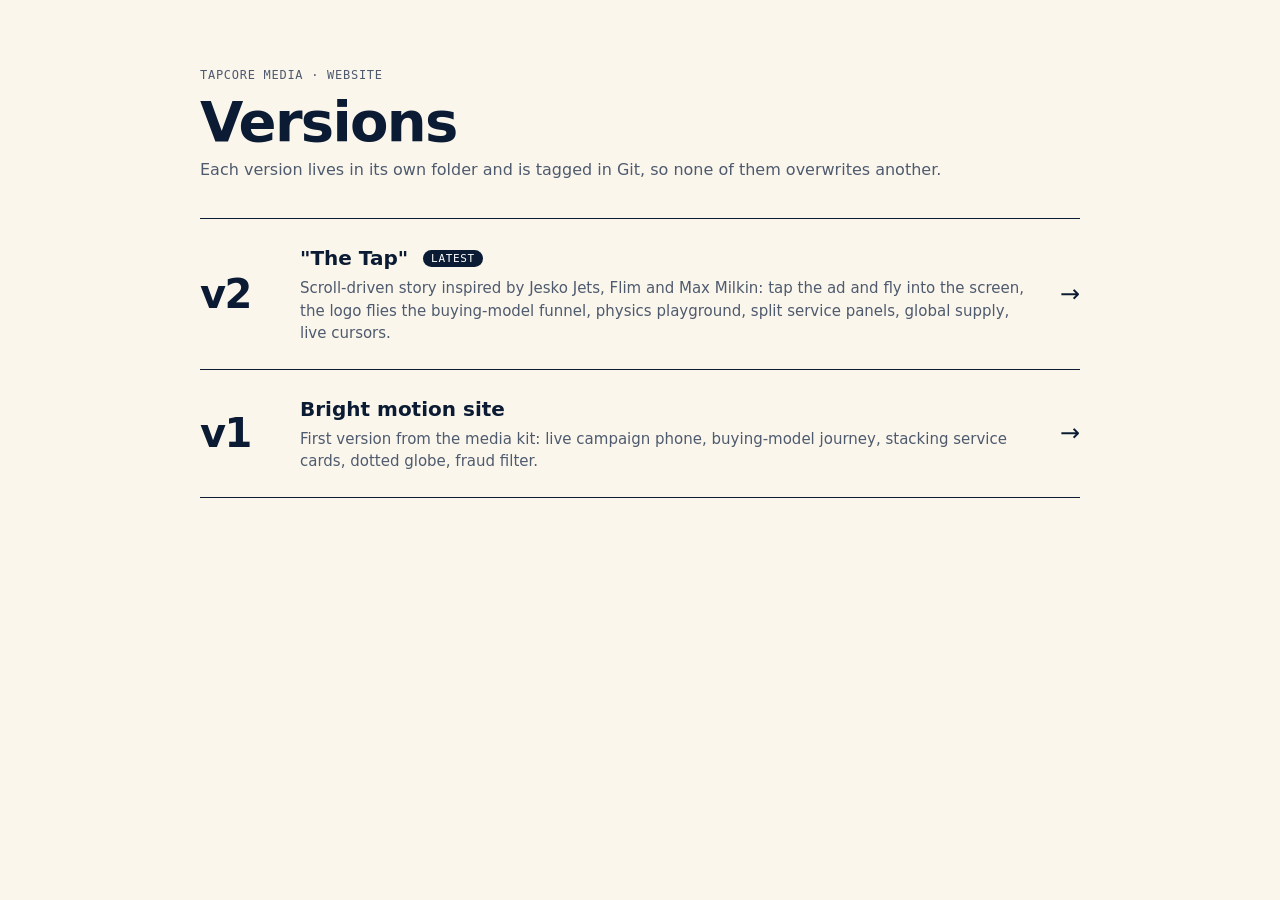
==== commit 8b66a63c: "Add website v2 "The Tap" and keep each version in its own folder Move the first site into v1/ (tagge" ====
--- a/index.html
+++ b/index.html
@@ -2,432 +2,53 @@
 <html lang="en">
 <head>
   <meta charset="utf-8">
-  <meta name="viewport" content="width=device-width, initial-scale=1, viewport-fit=cover">
-  <title>Tapcore Media — Mobile growth, paid on outcomes</title>
-  <meta name="description" content="Tapcore Media is a performance user acquisition partner for Android and iOS apps. CPI, CPA, CPR, CPS and Rev Share campaigns across 80+ countries and 1,500+ publishers.">
-  <meta name="theme-color" content="#F6F8FC">
-  <link rel="canonical" href="https://www.tapcoremedia.com/">
-  <link rel="icon" href="assets/img/favicon.svg" type="image/svg+xml">
-
-  <meta property="og:type" content="website">
-  <meta property="og:title" content="Tapcore Media — Mobile growth, paid on outcomes">
-  <meta property="og:description" content="Performance user acquisition for Android and iOS apps. Pay for the event that matters to you.">
-  <meta property="og:url" content="https://www.tapcoremedia.com/">
-  <meta name="twitter:card" content="summary_large_image">
-
-  <link rel="preconnect" href="https://fonts.googleapis.com">
-  <link rel="preconnect" href="https://fonts.gstatic.com" crossorigin>
-  <link rel="stylesheet" href="https://fonts.googleapis.com/css2?family=DM+Sans:opsz,wght@9..40,400..700&family=Outfit:wght@400..800&display=swap">
-  <link rel="stylesheet" href="assets/css/style.css">
-  <script defer src="assets/js/main.js"></script>
+  <meta name="viewport" content="width=device-width, initial-scale=1">
+  <title>Tapcore Media — Website versions</title>
+  <meta name="robots" content="noindex">
+  <link rel="icon" href="v2/assets/img/favicon.svg" type="image/svg+xml">
+  <style>
+    :root { --paper: #FBF6EC; --ink: #0B1B33; --ink-2: #4E5A6E; --line: rgba(11,27,51,.14); --blue: #2B5BFF; }
+    * { box-sizing: border-box; }
+    body { margin: 0; min-height: 100vh; background: var(--paper); color: var(--ink); font: 16px/1.5 ui-sans-serif, system-ui, -apple-system, "Segoe UI", sans-serif; padding: 56px 16px; }
+    main { max-width: 880px; margin: 0 auto; }
+    .mono { font: 500 12px ui-monospace, Menlo, monospace; letter-spacing: .06em; text-transform: uppercase; color: var(--ink-2); }
+    h1 { font-size: clamp(34px, 6vw, 56px); line-height: 1; letter-spacing: -.03em; margin: 12px 0 8px; }
+    p.lead { color: var(--ink-2); margin: 0 0 36px; }
+    a.card { display: grid; grid-template-columns: 80px 1fr auto; gap: 20px; align-items: center; padding: 24px 0; border-top: 1px solid var(--ink); color: inherit; text-decoration: none; transition: padding-left .3s; }
+    a.card:last-of-type { border-bottom: 1px solid var(--ink); }
+    a.card:hover { padding-left: 12px; }
+    a.card:hover .go { color: var(--blue); transform: translateX(4px); }
+    .v { font-size: 40px; font-weight: 800; letter-spacing: -.04em; }
+    .card h2 { margin: 0 0 4px; font-size: 20px; }
+    .card p { margin: 0; color: var(--ink-2); font-size: 15px; }
+    .go { font-size: 24px; transition: transform .3s, color .3s; }
+    .tag { display: inline-block; margin-left: 8px; padding: 2px 8px; border-radius: 99px; background: var(--ink); color: #fff; font-size: 11px; vertical-align: 3px; }
+    @media (max-width: 560px) { a.card { grid-template-columns: 56px 1fr auto; gap: 12px; } .v { font-size: 30px; } }
+  </style>
 </head>
 <body>
-  <!-- Logo mark (traced from the Tapcore media kit) -->
-  <svg width="0" height="0" style="position:absolute" aria-hidden="true">
-    <defs>
-      <linearGradient id="brandGrad" x1="0" y1="0" x2="1" y2="1">
-        <stop offset="0" stop-color="#2B5BFF"/>
-        <stop offset="1" stop-color="#23C4E8"/>
-      </linearGradient>
-      <symbol id="mark" viewBox="0 0 536 638"><path fill-rule="evenodd" d="M 84 12 C 44 21,25 60,41 100 C 46 114,55 124,68 131 C 70 132,90 139,96 141 C 97 142,100 143,102 144 C 103 144,105 145,106 145 C 106 145,108 145,109 146 C 111 147,115 148,128 152 C 132 154,137 155,138 156 C 140 157,141 157,169 167 C 181 171,193 175,196 176 C 200 178,221 185,228 188 C 231 188,235 190,237 191 C 238 191,240 192,241 192 C 242 192,243 192,244 193 C 244 193,252 196,261 199 C 286 208,286 208,288 209 C 289 210,290 210,291 210 C 292 210,294 211,295 211 C 298 213,311 217,335 225 C 346 229,360 237,366 243 C 369 246,376 260,378 265 C 383 276,381 296,374 306 C 373 308,372 310,372 311 C 372 314,357 327,344 335 C 337 340,326 348,318 353 C 311 358,303 364,300 366 C 296 368,290 372,286 375 C 282 378,276 382,272 385 C 269 387,262 391,258 394 C 254 397,244 404,235 410 C 226 416,217 422,213 425 C 209 427,202 433,196 437 C 189 441,183 446,180 447 C 178 449,173 453,168 456 C 163 459,159 462,159 462 C 158 463,153 466,148 470 C 142 473,135 478,132 480 C 129 483,125 485,124 486 C 123 486,118 490,113 493 C 108 496,100 502,94 507 C 87 511,78 517,72 521 C 66 526,61 529,60 529 C 60 529,59 530,59 530 C 58 531,58 532,57 532 C 56 532,50 536,38 545 C 34 547,26 553,20 557 L 9 564 9 596 C 9 614,9 629,10 629 C 10 630,12 629,14 628 C 18 627,20 626,43 612 C 50 607,56 604,57 604 C 57 604,59 603,60 602 C 63 599,77 591,88 585 C 90 584,93 582,94 582 C 95 581,99 579,102 576 C 106 574,112 571,116 569 C 119 567,124 563,128 561 C 134 558,150 548,154 546 C 161 542,173 535,173 535 C 174 535,177 533,181 531 C 188 526,220 507,220 507 C 221 507,237 498,241 495 C 242 494,245 492,247 491 C 250 490,266 480,283 470 C 286 468,288 467,289 467 C 289 467,291 466,293 464 C 295 463,300 460,304 458 C 308 455,312 453,313 452 C 314 452,315 451,315 451 C 316 451,318 450,319 449 C 321 447,326 444,330 442 C 333 440,337 438,338 437 C 339 437,342 435,344 434 C 347 432,350 431,351 430 C 362 423,372 417,373 417 C 373 417,376 415,379 414 C 382 412,384 410,385 410 C 385 410,387 409,389 408 C 394 405,425 386,430 383 C 432 382,436 380,439 378 C 442 376,447 373,450 371 C 459 366,463 364,466 362 C 467 361,469 360,469 360 C 470 360,471 359,472 359 C 473 358,477 356,480 353 C 498 344,518 328,518 324 C 518 323,519 321,519 320 C 524 310,525 304,525 284 C 525 265,525 263,523 256 C 516 234,508 223,493 215 C 490 213,486 211,484 210 C 483 209,478 206,474 204 C 464 199,456 194,450 191 C 447 189,444 188,431 181 C 428 179,419 174,412 170 C 405 167,399 163,398 163 C 397 162,395 161,394 160 C 390 158,388 157,374 149 C 368 146,363 143,362 142 C 361 142,360 141,359 141 C 358 141,356 140,355 139 C 353 137,349 135,346 133 C 342 132,338 130,336 128 C 332 126,327 123,313 116 C 309 113,304 111,302 109 C 300 108,295 106,291 104 C 285 100,273 94,268 91 C 265 89,254 83,245 78 C 242 77,237 74,235 73 C 233 71,228 68,223 66 C 218 64,213 61,211 60 C 207 57,201 54,186 46 C 181 43,175 40,172 38 C 169 36,163 33,158 30 C 153 28,147 24,144 22 C 126 12,121 10,104 10 C 96 10,88 11,84 12 M 197 227 C 196 228,199 230,206 234 C 216 240,225 249,228 259 C 231 265,231 284,229 286 C 228 287,228 289,228 290 C 228 293,217 316,213 324 C 210 328,207 332,206 333 C 206 334,203 336,202 339 C 200 342,196 347,194 349 C 192 351,189 355,188 356 C 180 369,126 420,99 442 C 97 444,91 449,85 453 C 73 463,65 471,66 472 C 66 473,69 472,79 465 C 85 461,92 456,96 454 C 100 452,107 447,111 444 C 116 440,123 436,126 434 C 129 432,134 428,139 425 C 143 422,154 415,163 408 C 173 402,181 397,181 396 C 182 395,189 391,196 386 C 204 381,215 373,220 369 C 226 366,235 360,240 357 C 244 353,251 349,254 346 C 257 344,260 342,260 342 C 261 342,282 328,287 323 C 297 315,302 303,302 288 C 302 276,300 270,292 261 C 289 257,272 245,269 245 C 269 245,267 244,265 243 C 253 238,239 234,223 231 C 208 228,206 228,204 227 C 202 226,197 226,197 227"/></symbol>
-    </defs>
-  </svg>
+  <main>
+    <p class="mono">Tapcore Media · Website</p>
+    <h1>Versions</h1>
+    <p class="lead">Each version lives in its own folder and is tagged in Git, so none of them overwrites another.</p>
 
-  <a class="skip" href="#main">Skip to content</a>
-  <div class="progress" aria-hidden="true"><span></span></div>
-  <div class="cursor" aria-hidden="true"><span></span></div>
+    <a class="card" href="v2/">
+      <span class="v">v2</span>
+      <div>
+        <h2>"The Tap" <span class="tag mono">Latest</span></h2>
+        <p>Scroll-driven story inspired by Jesko Jets, Flim and Max Milkin: tap the ad and fly into the screen, the logo flies the buying-model funnel, physics playground, split service panels, global supply, live cursors.</p>
+      </div>
+      <span class="go" aria-hidden="true">→</span>
+    </a>
 
-  <!-- Ambient background -->
-  <div class="ambient" aria-hidden="true">
-    <span class="blob b1"></span><span class="blob b2"></span><span class="blob b3"></span>
-  </div>
-
-  <header class="nav" id="nav">
-    <a class="brand" href="#top" aria-label="Tapcore Media home">
-      <svg class="brand-mark" aria-hidden="true"><use href="#mark" fill="url(#brandGrad)"/></svg>
-      <span class="brand-word"><b>TAPCORE</b><i>MEDIA</i></span>
+    <a class="card" href="v1/">
+      <span class="v">v1</span>
+      <div>
+        <h2>Bright motion site</h2>
+        <p>First version from the media kit: live campaign phone, buying-model journey, stacking service cards, dotted globe, fraud filter.</p>
+      </div>
+      <span class="go" aria-hidden="true">→</span>
     </a>
-    <nav class="nav-links" aria-label="Primary">
-      <a href="#models">Models</a>
-      <a href="#services">Services</a>
-      <a href="#supply">Supply</a>
-      <a href="#quality">Quality</a>
-      <a href="#process">Process</a>
-    </nav>
-    <a class="btn btn-ink nav-cta magnetic" href="#contact"><span>Propose a test</span></a>
-    <button class="burger" aria-label="Open menu" aria-expanded="false" aria-controls="menu"><span></span><span></span></button>
-  </header>
-
-  <div class="menu" id="menu" hidden>
-    <nav aria-label="Mobile">
-      <a href="#models"><small>01</small>Models</a>
-      <a href="#services"><small>02</small>Services</a>
-      <a href="#supply"><small>03</small>Supply</a>
-      <a href="#quality"><small>04</small>Quality</a>
-      <a href="#process"><small>05</small>Process</a>
-      <a href="#contact"><small>06</small>Contact</a>
-    </nav>
-    <p>parth@tapcoremedia.net</p>
-  </div>
-
-  <main id="main">
-    <!-- ============ HERO ============ -->
-    <section class="hero" id="top">
-      <div class="wrap hero-grid">
-        <div class="hero-copy">
-          <p class="eyebrow intro" style="--d:0"><span class="dot"></span>Precision. Performance. Profit.</p>
-          <h1 class="hero-title" aria-label="Mobile growth, paid on outcomes.">
-            <span class="line"><span class="w" style="--d:1">Mobile</span> <span class="w" style="--d:2">growth,</span></span>
-            <span class="line"><span class="w" style="--d:3">paid</span> <span class="w" style="--d:4">on</span> <span class="w grad" style="--d:5">outcomes.</span></span>
-          </h1>
-          <p class="hero-sub intro" style="--d:6">
-            Performance user acquisition for Android and iOS apps. You pay for the
-            <span class="rotator" aria-live="polite"><span class="rot-word">installs</span></span>
-            that move your KPI.
-          </p>
-          <div class="hero-ctas intro" style="--d:7">
-            <a class="btn btn-grad magnetic" href="#contact"><span>Tell us your KPI</span><svg viewBox="0 0 24 24" aria-hidden="true"><path d="M5 12h14M13 6l6 6-6 6"/></svg></a>
-            <a class="btn btn-ghost magnetic" href="#models"><span>See buying models</span></a>
-          </div>
-          <ul class="hero-badges intro" style="--d:8">
-            <li><svg viewBox="0 0 24 24" aria-hidden="true"><path d="M20 6 9 17l-5-5"/></svg>Live within 48 hours</li>
-            <li><svg viewBox="0 0 24 24" aria-hidden="true"><path d="M20 6 9 17l-5-5"/></svg>Optimized on post-install KPIs</li>
-            <li><svg viewBox="0 0 24 24" aria-hidden="true"><path d="M20 6 9 17l-5-5"/></svg>Android &amp; iOS</li>
-          </ul>
-        </div>
-
-        <!-- Live campaign phone (illustrative UI) -->
-        <div class="hero-visual" aria-hidden="true">
-          <div class="orbit o1"></div><div class="orbit o2"></div>
-          <div class="phone tilt">
-            <div class="phone-notch"></div>
-            <div class="screen">
-              <div class="scr-head">
-                <span class="scr-logo"><svg><use href="#mark" fill="url(#brandGrad)"/></svg>Live campaign</span>
-                <span class="live"><i></i>LIVE</span>
-              </div>
-              <p class="scr-label">Installs today</p>
-              <p class="scr-big" data-ticker>12,480</p>
-              <svg class="spark" viewBox="0 0 220 70" preserveAspectRatio="none">
-                <defs><linearGradient id="sparkFill" x1="0" y1="0" x2="0" y2="1"><stop offset="0" stop-color="#2B5BFF" stop-opacity=".28"/><stop offset="1" stop-color="#2B5BFF" stop-opacity="0"/></linearGradient></defs>
-                <path class="spark-area" d="M0 60 L20 55 L40 58 L60 46 L80 49 L100 38 L120 41 L140 28 L160 31 L180 18 L200 20 L220 8 L220 70 L0 70Z" fill="url(#sparkFill)"/>
-                <path class="spark-line" d="M0 60 L20 55 L40 58 L60 46 L80 49 L100 38 L120 41 L140 28 L160 31 L180 18 L200 20 L220 8"/>
-              </svg>
-              <div class="scr-kpis">
-                <div><small>Payable event</small><b>FTD</b></div>
-                <div><small>Fraud</small><b class="ok">Blocked</b></div>
-              </div>
-              <div class="feed"></div>
-            </div>
-          </div>
-          <div class="float f1"><span class="chip-ic blue">CPI</span><div><small>Model</small><b>Cost per install</b></div></div>
-          <div class="float f2"><span class="chip-ic lime">↑</span><div><small>Spend moves to</small><b>What performs</b></div></div>
-          <div class="float f3"><span class="chip-ic coral">✕</span><div><small>Weak source</small><b>Cut in real time</b></div></div>
-        </div>
-      </div>
-
-      <div class="wrap">
-        <dl class="stats">
-          <div class="stat reveal"><dt>Countries</dt><dd><span data-count="80">0</span>+</dd></div>
-          <div class="stat reveal"><dt>Publishers</dt><dd><span data-count="1500">0</span>+</dd></div>
-          <div class="stat reveal"><dt>Ad exchanges integrated</dt><dd><span data-count="30">0</span>+</dd></div>
-          <div class="stat reveal"><dt>Touch points</dt><dd><span data-count="50">0</span>+</dd></div>
-        </dl>
-      </div>
-    </section>
-
-    <!-- ============ TRUSTED BY ============ -->
-    <section class="trusted" aria-labelledby="trusted-title">
-      <div class="wrap">
-        <p class="eyebrow reveal">Trusted by</p>
-        <h2 class="h2 reveal" id="trusted-title">Brands that scale with Tapcore</h2>
-      </div>
-      <div class="marquee" aria-hidden="true">
-        <div class="track">
-          <span>Kraken</span><span>Gemini</span><span>Bybit</span><span>Exness</span><span>Garanti</span><span>Banki.ru</span><span>Groww</span>
-          <span>Kraken</span><span>Gemini</span><span>Bybit</span><span>Exness</span><span>Garanti</span><span>Banki.ru</span><span>Groww</span>
-        </div>
-      </div>
-      <div class="marquee rev" aria-hidden="true">
-        <div class="track">
-          <span>Easycash</span><span>Julo</span><span>Fanatics Sportsbook</span><span>Caesars Sportsbook</span><span>Betfred</span><span>DHgate</span><span>Kashkick</span>
-          <span>Easycash</span><span>Julo</span><span>Fanatics Sportsbook</span><span>Caesars Sportsbook</span><span>Betfred</span><span>DHgate</span><span>Kashkick</span>
-        </div>
-      </div>
-      <div class="wrap">
-        <div class="verticals">
-          <article class="vert reveal" style="--c:var(--blue)"><span class="v-ic">₿</span><h3>Crypto &amp; trading</h3><p>Kraken · Gemini · Bybit · Exness</p></article>
-          <article class="vert reveal" style="--c:var(--cyan)"><span class="v-ic">◎</span><h3>Fintech &amp; banking</h3><p>Garanti · Banki.ru · Groww · Easycash · Julo</p></article>
-          <article class="vert reveal" style="--c:var(--coral)"><span class="v-ic">⚑</span><h3>Sports betting</h3><p>Fanatics Sportsbook · Caesars Sportsbook · Betfred</p></article>
-          <article class="vert reveal" style="--c:var(--violet)"><span class="v-ic">◈</span><h3>Commerce &amp; rewards</h3><p>DHgate · Kashkick</p></article>
-        </div>
-      </div>
-    </section>
-
-    <!-- ============ BUYING MODELS ============ -->
-    <section class="models" id="models" aria-labelledby="models-title">
-      <div class="wrap">
-        <div class="sec-head">
-          <p class="eyebrow reveal">Buying models</p>
-          <h2 class="h2 reveal" id="models-title">Pay for the event <br class="br-d">that matters to you.</h2>
-          <p class="lead reveal">Pick the moment in the user journey where you want to pay. We optimize everything before it.</p>
-        </div>
-
-        <div class="journey reveal">
-          <div class="j-inner">
-          <div class="j-rail"><span class="j-fill"></span><span class="j-pulse"></span></div>
-          <ol class="j-steps">
-            <li data-step="0"><i></i><span>Impression</span></li>
-            <li data-step="1"><i></i><span>Click</span></li>
-            <li data-step="2"><i></i><span>Install</span></li>
-            <li data-step="3"><i></i><span>Registration</span></li>
-            <li data-step="4"><i></i><span>In-app action</span></li>
-            <li data-step="5"><i></i><span>Sale</span></li>
-            <li data-step="6"><i></i><span>Revenue</span></li>
-          </ol>
-          </div>
-        </div>
-
-        <div class="model-ui">
-          <div class="model-tabs" role="tablist" aria-label="Buying models">
-            <button role="tab" aria-selected="true" data-model="cpi">CPI</button>
-            <button role="tab" aria-selected="false" data-model="cpa">CPA</button>
-            <button role="tab" aria-selected="false" data-model="cpr">CPR</button>
-            <button role="tab" aria-selected="false" data-model="cps">CPS</button>
-            <button role="tab" aria-selected="false" data-model="rev">Rev Share</button>
-            <button role="tab" aria-selected="false" data-model="cpc">CPC / CPM</button>
-          </div>
-          <div class="model-card" role="tabpanel" aria-live="polite">
-            <p class="m-tag">You pay when</p>
-            <h3 class="m-title">A user installs your app.</h3>
-            <p class="m-desc">Cost per install.</p>
-            <div class="m-foot">
-              <span>Android and iOS</span><span>Optimized on post-install KPIs</span><span>Live within 48 hours of links and creatives</span>
-            </div>
-          </div>
-        </div>
-      </div>
-    </section>
-
-    <!-- ============ SERVICES (stacking cards) ============ -->
-    <section class="services" id="services" aria-labelledby="services-title">
-      <div class="wrap">
-        <div class="sec-head">
-          <p class="eyebrow reveal">What we do</p>
-          <h2 class="h2 reveal" id="services-title">Three ways we grow your app.</h2>
-        </div>
-
-        <div class="stack">
-          <article class="card c-ua">
-            <div class="card-copy">
-              <p class="card-kicker"><span>01</span> Core service</p>
-              <h3>Performance UA</h3>
-              <p>New users on CPI, CPA, CPR or CPS, optimized toward the post-install KPI you set.</p>
-              <ul class="ticks">
-                <li>Real-time traffic optimization</li>
-                <li>Low-quality sources cut fast</li>
-                <li>Winning audiences scaled</li>
-              </ul>
-            </div>
-            <div class="card-art art-bars" aria-hidden="true">
-              <span style="--h:28%"></span><span style="--h:42%"></span><span style="--h:36%"></span><span style="--h:58%"></span><span style="--h:52%"></span><span style="--h:74%"></span><span style="--h:68%"></span><span style="--h:92%"></span>
-              <em>Scale</em>
-            </div>
-          </article>
-
-          <article class="card c-rt">
-            <div class="card-copy">
-              <p class="card-kicker"><span>02</span> Win back inactive users</p>
-              <h3>Retargeting</h3>
-              <p>Bring inactive users back and grow revenue per user.</p>
-              <ul class="ticks">
-                <li>Cross-device targeting</li>
-                <li>Dynamic creatives with deep linking</li>
-                <li>Predictive bidding</li>
-                <li>Interactive ads across channels</li>
-              </ul>
-            </div>
-            <div class="card-art art-loop" aria-hidden="true">
-              <svg viewBox="0 0 200 200">
-                <circle cx="100" cy="100" r="70" class="loop-track"/>
-                <circle cx="100" cy="100" r="70" class="loop-run"/>
-                <g class="loop-dot"><circle cx="170" cy="100" r="9"/></g>
-              </svg>
-              <div class="loop-devices"><span class="dv phone-d"></span><span class="dv laptop-d"></span><span class="dv tv-d"></span></div>
-            </div>
-          </article>
-
-          <article class="card c-br">
-            <div class="card-copy">
-              <p class="card-kicker"><span>03</span> Be seen by the right people</p>
-              <h3>Branding</h3>
-              <p>Reach the right audience on premium global inventory.</p>
-              <ul class="ticks">
-                <li>Niche targeting with custom audiences</li>
-                <li>Premium apps and websites worldwide</li>
-                <li>First-party data activated through our audience builder and DMP</li>
-              </ul>
-            </div>
-            <div class="card-art art-target" aria-hidden="true">
-              <span></span><span></span><span></span><span></span><b></b>
-            </div>
-          </article>
-        </div>
-      </div>
-    </section>
-
-    <!-- ============ SUPPLY ============ -->
-    <section class="supply" id="supply" aria-labelledby="supply-title">
-      <div class="wrap supply-grid">
-        <div class="globe-wrap reveal">
-          <canvas class="globe" aria-hidden="true"></canvas>
-          <div class="globe-label"><b>1,500+</b> publishers across <b>80+</b> countries</div>
-        </div>
-        <div class="supply-copy">
-          <p class="eyebrow reveal">Our supply</p>
-          <h2 class="h2 reveal" id="supply-title">Where your ads run.</h2>
-          <ul class="sources">
-            <li class="reveal"><span class="s-ic"><svg viewBox="0 0 24 24"><rect x="7" y="2" width="10" height="20" rx="2"/><path d="M11 18h2"/></svg></span><div><h3>In-app publishers</h3><p>Direct relationships with app owners</p></div></li>
-            <li class="reveal"><span class="s-ic"><svg viewBox="0 0 24 24"><circle cx="12" cy="12" r="9"/><path d="M3 12h18M12 3a14 14 0 0 1 0 18M12 3a14 14 0 0 0 0 18"/></svg></span><div><h3>Website owners</h3><p>Direct web inventory</p></div></li>
-            <li class="reveal"><span class="s-ic"><svg viewBox="0 0 24 24"><circle cx="12" cy="12" r="3"/><path d="M12 2v3M12 19v3M2 12h3M19 12h3M4.9 4.9l2.1 2.1M17 17l2.1 2.1M4.9 19.1 7 17M17 7l2.1-2.1"/></svg></span><div><h3>Programmatic</h3><p>30+ ad exchanges integrated</p></div></li>
-            <li class="reveal"><span class="s-ic"><svg viewBox="0 0 24 24"><path d="m8 7-5 5 5 5M16 7l5 5-5 5"/></svg></span><div><h3>SDK inventory</h3><p>SDK-integrated app supply</p></div></li>
-          </ul>
-          <div class="inventory reveal">
-            <p class="inv-title">Inventory by app category</p>
-            <div class="bar"><span>Entertainment</span><i style="--v:29"></i><b>29%</b></div>
-            <div class="bar"><span>Shopping</span><i style="--v:28"></i><b>28%</b></div>
-            <div class="bar"><span>Gaming</span><i style="--v:24"></i><b>24%</b></div>
-            <div class="bar"><span>Utility</span><i style="--v:8"></i><b>8%</b></div>
-            <div class="bar"><span>Travel</span><i style="--v:6"></i><b>6%</b></div>
-            <div class="bar"><span>Finance</span><i style="--v:5"></i><b>5%</b></div>
-          </div>
-        </div>
-      </div>
-    </section>
-
-    <!-- ============ AD FORMATS ============ -->
-    <section class="formats" aria-labelledby="formats-title">
-      <div class="wrap fmt-head">
-        <div>
-          <p class="eyebrow reveal">Ad formats</p>
-          <h2 class="h2 reveal" id="formats-title">Built for every placement.</h2>
-        </div>
-        <p class="lead reveal">Creatives are tailor-made for each campaign. Offer walls are not used on finance or crypto campaigns.</p>
-      </div>
-      <div class="fmt-scroller" tabindex="0" aria-label="Ad formats, scroll horizontally">
-        <div class="fmt-track">
-          <figure class="fmt"><div class="mini m-banner"><i class="ln"></i><i class="ln s"></i><i class="ln"></i><i class="ln s"></i><b></b></div><figcaption><span>01</span>Banner</figcaption></figure>
-          <figure class="fmt"><div class="mini m-native"><i class="ln"></i><div class="nat"><span></span><i class="ln"></i><i class="ln s"></i></div><i class="ln"></i><i class="ln s"></i></div><figcaption><span>02</span>Native</figcaption></figure>
-          <figure class="fmt"><div class="mini m-inter"><div class="full"><em>✕</em><span></span><b>Install</b></div></div><figcaption><span>03</span>Interstitial</figcaption></figure>
-          <figure class="fmt"><div class="mini m-video"><div class="vid"><span class="play"></span><i class="vbar"></i></div><i class="ln"></i><i class="ln s"></i></div><figcaption><span>04</span>Video</figcaption></figure>
-          <figure class="fmt"><div class="mini m-play"><div class="grid9"><i></i><i></i><i></i><i></i><i></i><i></i><i></i><i></i><i></i></div><span class="tap"></span></div><figcaption><span>05</span>Playable</figcaption></figure>
-          <figure class="fmt"><div class="mini m-carousel"><div class="car"><span></span><span></span><span></span></div><div class="dots"><i></i><i></i><i></i></div></div><figcaption><span>06</span>Carousel</figcaption></figure>
-          <figure class="fmt"><div class="mini m-wall"><div class="offer"><span></span><i class="ln"></i><b></b></div><div class="offer"><span></span><i class="ln"></i><b></b></div><div class="offer"><span></span><i class="ln"></i><b></b></div></div><figcaption><span>07</span>Offer wall</figcaption></figure>
-        </div>
-      </div>
-    </section>
-
-    <!-- ============ QUALITY ============ -->
-    <section class="quality" id="quality" aria-labelledby="quality-title">
-      <div class="wrap quality-grid">
-        <div>
-          <p class="eyebrow reveal">Traffic quality</p>
-          <h2 class="h2 reveal" id="quality-title">Quality you can verify.</h2>
-          <ul class="q-list">
-            <li class="reveal"><span>01</span><div><h3>No incentive traffic on finance</h3><p>No incentive or reward-based publishers on finance and crypto campaigns.</p></div></li>
-            <li class="reveal"><span>02</span><div><h3>Fraud detected and blocked</h3><p>In-house data analysts plus third-party anti-fraud tools.</p></div></li>
-            <li class="reveal"><span>03</span><div><h3>Weak sources removed in real time</h3><p>Live data analysis cuts low-quality traffic and scales what works.</p></div></li>
-          </ul>
-        </div>
-        <div class="filter-card reveal">
-          <div class="filter-top">
-            <span><i class="dot-ok"></i>Clean users</span>
-            <span><i class="dot-bad"></i>Blocked <b data-blocked>0</b></span>
-          </div>
-          <canvas class="filter" aria-hidden="true"></canvas>
-          <div class="partners">
-            <div><p>Tracking &amp; attribution</p><ul><li>AppsFlyer</li><li>Adjust</li><li>Singular</li><li>Branch</li></ul></div>
-            <div><p>Fraud prevention</p><ul><li>Protect360</li><li>Interceptd</li><li>FraudScore</li></ul></div>
-          </div>
-        </div>
-      </div>
-    </section>
-
-    <!-- ============ PROCESS ============ -->
-    <section class="process" id="process" aria-labelledby="process-title">
-      <div class="wrap">
-        <div class="sec-head">
-          <p class="eyebrow reveal">How we work</p>
-          <h2 class="h2 reveal" id="process-title">Target, measure, <br class="br-d">optimize, scale.</h2>
-        </div>
-        <div class="steps">
-          <div class="steps-line"><span></span></div>
-          <article class="step reveal"><span class="n">01</span><h3>Target</h3><p>Show ads to the most relevant audience.</p></article>
-          <article class="step reveal"><span class="n">02</span><h3>Measure</h3><p>Track touch points, your KPIs and user engagement.</p></article>
-          <article class="step reveal"><span class="n">03</span><h3>Optimize</h3><p>Move spend toward what performs.</p></article>
-          <article class="step reveal"><span class="n">04</span><h3>Scale</h3><p>Grow volume toward your targets and ROI.</p></article>
-        </div>
-        <p class="report reveal"><svg viewBox="0 0 24 24" aria-hidden="true"><path d="M4 19V5M4 19h16M8 15l4-4 3 3 5-6"/></svg>Detailed, automated reports on a regular schedule, so you always see what you pay for.</p>
-      </div>
-    </section>
-
-    <!-- ============ CONTACT ============ -->
-    <section class="contact" id="contact" aria-labelledby="contact-title">
-      <div class="wrap">
-        <div class="cta-panel">
-          <div class="cta-copy">
-            <p class="eyebrow light reveal">Start a test</p>
-            <h2 class="h2 reveal" id="contact-title">Tell us your KPI. <br>We will propose a test.</h2>
-            <ul class="cta-chips reveal">
-              <li>One GEO</li><li>One payable event</li><li>A clear budget</li>
-            </ul>
-            <p class="cta-note reveal">Live within 48 hours of tracking links and creatives.</p>
-            <div class="person reveal">
-              <span class="avatar">PS</span>
-              <div>
-                <b>Parth Singh</b>
-                <small>Business Development Manager</small>
-                <a href="mailto:parth@tapcoremedia.net">parth@tapcoremedia.net</a>
-              </div>
-            </div>
-          </div>
-
-          <form class="form reveal" id="leadForm" novalidate>
-            <div class="field"><input id="f-name" name="name" required placeholder=" " autocomplete="name"><label for="f-name">Your name</label></div>
-            <div class="field"><input id="f-email" name="email" type="email" required placeholder=" " autocomplete="email"><label for="f-email">Work email</label></div>
-            <div class="field"><input id="f-app" name="app" placeholder=" "><label for="f-app">App name or store link</label></div>
-            <div class="field-row">
-              <div class="field"><select id="f-model" name="model"><option>CPI</option><option>CPA</option><option>CPR</option><option>CPS</option><option>Rev Share</option><option>CPC / CPM</option></select><label for="f-model" class="fixed">Payable event</label></div>
-              <div class="field"><input id="f-geo" name="geo" placeholder=" "><label for="f-geo">Target GEO</label></div>
-            </div>
-            <div class="field"><textarea id="f-msg" name="msg" rows="3" placeholder=" "></textarea><label for="f-msg">KPI and budget</label></div>
-            <button class="btn btn-lime magnetic" type="submit"><span>Send brief</span><svg viewBox="0 0 24 24" aria-hidden="true"><path d="M5 12h14M13 6l6 6-6 6"/></svg></button>
-            <p class="form-msg" role="status"></p>
-          </form>
-        </div>
-      </div>
-    </section>
   </main>
-
-  <footer class="footer">
-    <div class="wrap">
-      <div class="foot-top">
-        <a class="brand" href="#top" aria-label="Tapcore Media home">
-          <svg class="brand-mark" aria-hidden="true"><use href="#mark" fill="url(#brandGrad)"/></svg>
-          <span class="brand-word"><b>TAPCORE</b><i>MEDIA</i></span>
-        </a>
-        <nav class="foot-links" aria-label="Footer">
-          <a href="#models">Models</a><a href="#services">Services</a><a href="#supply">Supply</a><a href="#quality">Quality</a><a href="#process">Process</a><a href="#contact">Contact</a>
-        </nav>
-        <a class="foot-mail" href="mailto:parth@tapcoremedia.net">parth@tapcoremedia.net</a>
-      </div>
-      <p class="mega" aria-hidden="true">TAPCORE</p>
-      <div class="foot-bottom">
-        <span>© <span data-year>2026</span> Tapcore Media</span>
-        <span>Precision. Performance. Profit.</span>
-        <a href="#top">Back to top ↑</a>
-      </div>
-    </div>
-  </footer>
 </body>
 </html>
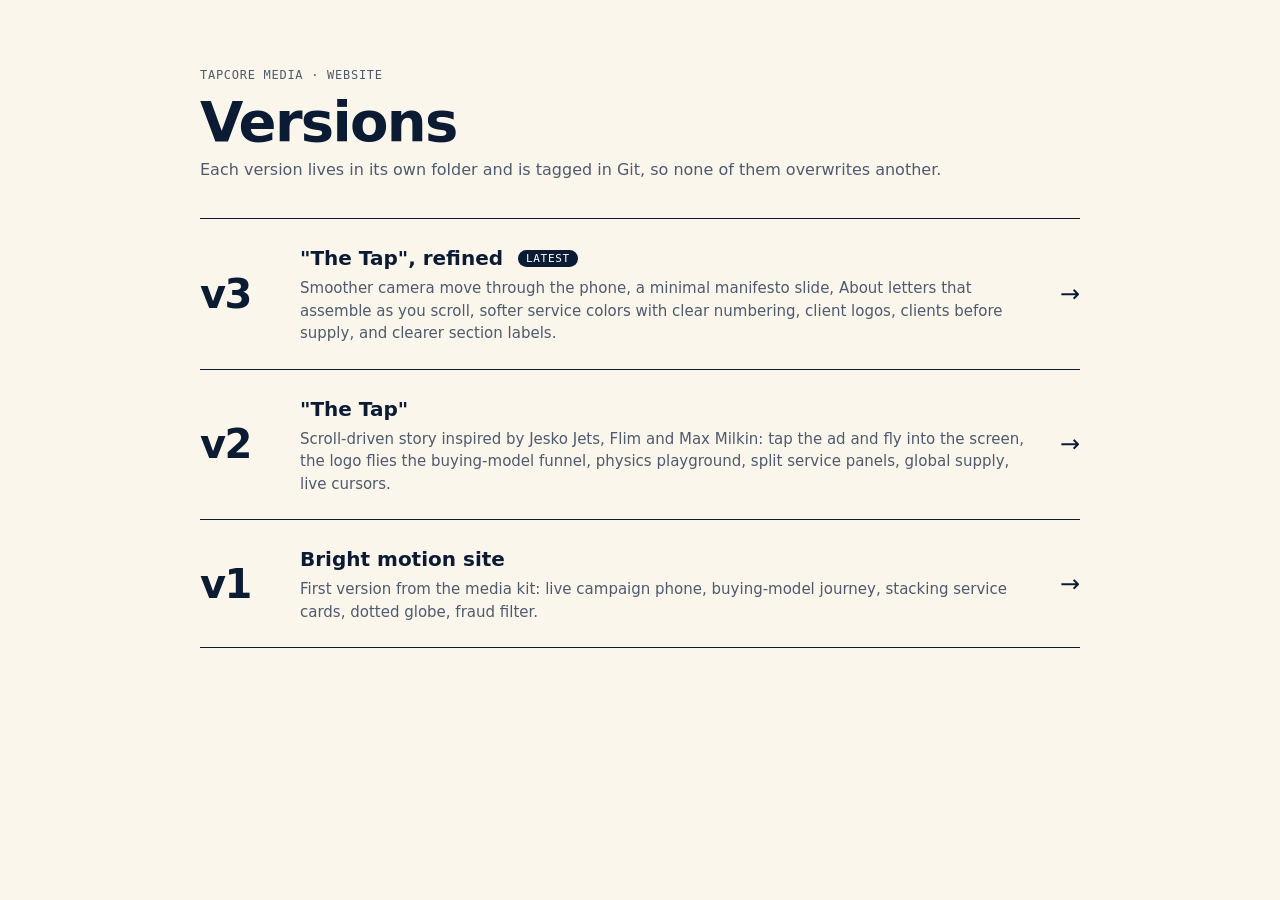
==== commit 8ac624dd: "Add website v3: refined hero, manifesto, about, services and clients v3 starts from v2 (left unchang" ====
--- a/index.html
+++ b/index.html
@@ -5,7 +5,7 @@
   <meta name="viewport" content="width=device-width, initial-scale=1">
   <title>Tapcore Media — Website versions</title>
   <meta name="robots" content="noindex">
-  <link rel="icon" href="v2/assets/img/favicon.svg" type="image/svg+xml">
+  <link rel="icon" href="v3/assets/img/favicon.svg" type="image/svg+xml">
   <style>
     :root { --paper: #FBF6EC; --ink: #0B1B33; --ink-2: #4E5A6E; --line: rgba(11,27,51,.14); --blue: #2B5BFF; }
     * { box-sizing: border-box; }
@@ -32,10 +32,19 @@
     <h1>Versions</h1>
     <p class="lead">Each version lives in its own folder and is tagged in Git, so none of them overwrites another.</p>
 
+    <a class="card" href="v3/">
+      <span class="v">v3</span>
+      <div>
+        <h2>"The Tap", refined <span class="tag mono">Latest</span></h2>
+        <p>Smoother camera move through the phone, a minimal manifesto slide, About letters that assemble as you scroll, softer service colors with clear numbering, client logos, clients before supply, and clearer section labels.</p>
+      </div>
+      <span class="go" aria-hidden="true">→</span>
+    </a>
+
     <a class="card" href="v2/">
       <span class="v">v2</span>
       <div>
-        <h2>"The Tap" <span class="tag mono">Latest</span></h2>
+        <h2>"The Tap"</h2>
         <p>Scroll-driven story inspired by Jesko Jets, Flim and Max Milkin: tap the ad and fly into the screen, the logo flies the buying-model funnel, physics playground, split service panels, global supply, live cursors.</p>
       </div>
       <span class="go" aria-hidden="true">→</span>
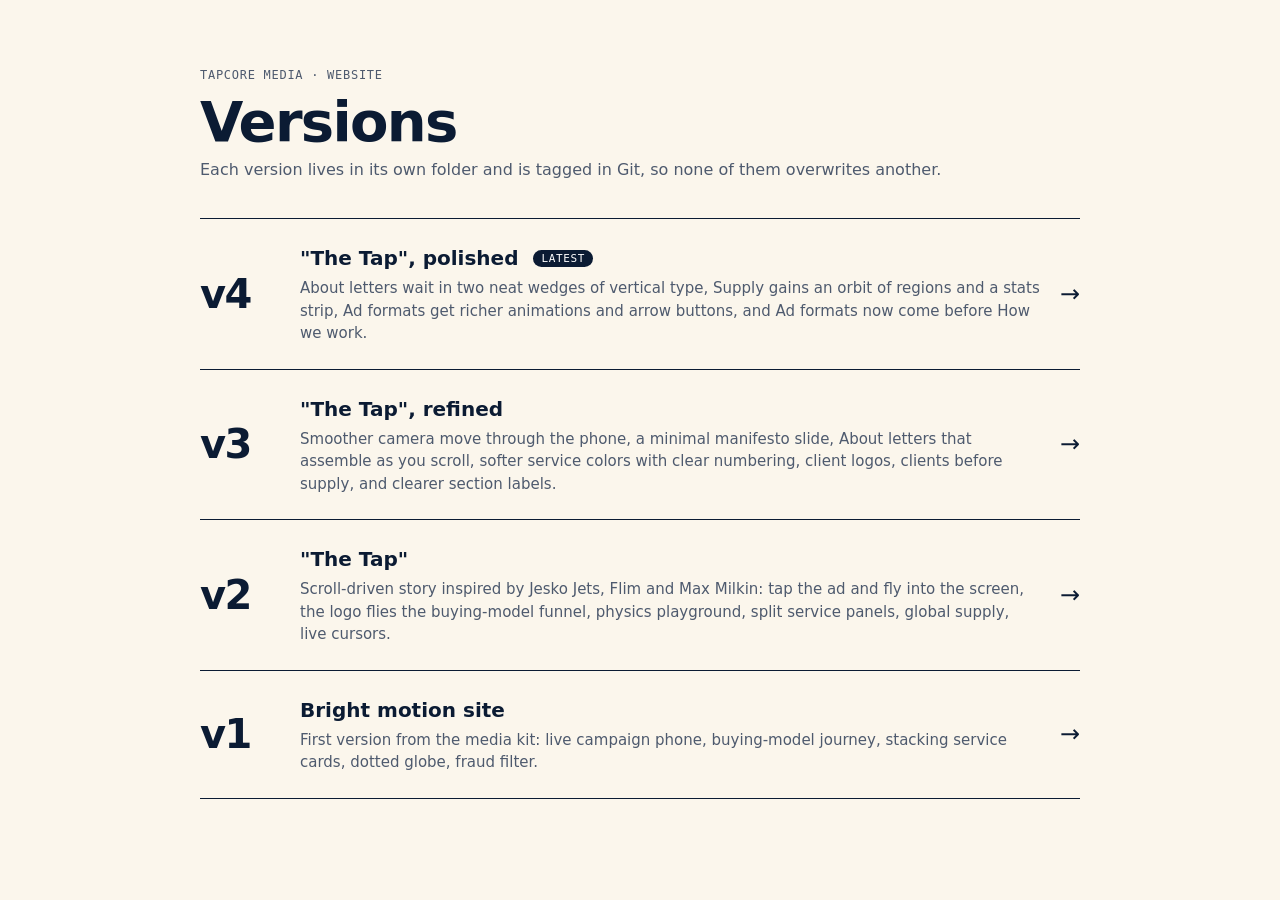
==== commit 251818ea: "Add website v4: About wedges, fuller Supply scene, better ad formats v4 starts from v3 (left unchang" ====
--- a/index.html
+++ b/index.html
@@ -3,9 +3,9 @@
 <head>
   <meta charset="utf-8">
   <meta name="viewport" content="width=device-width, initial-scale=1">
-  <title>Tapcore Media — Website versions</title>
+  <title>Tapcore Media | Website versions</title>
   <meta name="robots" content="noindex">
-  <link rel="icon" href="v3/assets/img/favicon.svg" type="image/svg+xml">
+  <link rel="icon" href="v4/assets/img/favicon.svg" type="image/svg+xml">
   <style>
     :root { --paper: #FBF6EC; --ink: #0B1B33; --ink-2: #4E5A6E; --line: rgba(11,27,51,.14); --blue: #2B5BFF; }
     * { box-sizing: border-box; }
@@ -32,10 +32,19 @@
     <h1>Versions</h1>
     <p class="lead">Each version lives in its own folder and is tagged in Git, so none of them overwrites another.</p>
 
+    <a class="card" href="v4/">
+      <span class="v">v4</span>
+      <div>
+        <h2>"The Tap", polished <span class="tag mono">Latest</span></h2>
+        <p>About letters wait in two neat wedges of vertical type, Supply gains an orbit of regions and a stats strip, Ad formats get richer animations and arrow buttons, and Ad formats now come before How we work.</p>
+      </div>
+      <span class="go" aria-hidden="true">→</span>
+    </a>
+
     <a class="card" href="v3/">
       <span class="v">v3</span>
       <div>
-        <h2>"The Tap", refined <span class="tag mono">Latest</span></h2>
+        <h2>"The Tap", refined</h2>
         <p>Smoother camera move through the phone, a minimal manifesto slide, About letters that assemble as you scroll, softer service colors with clear numbering, client logos, clients before supply, and clearer section labels.</p>
       </div>
       <span class="go" aria-hidden="true">→</span>
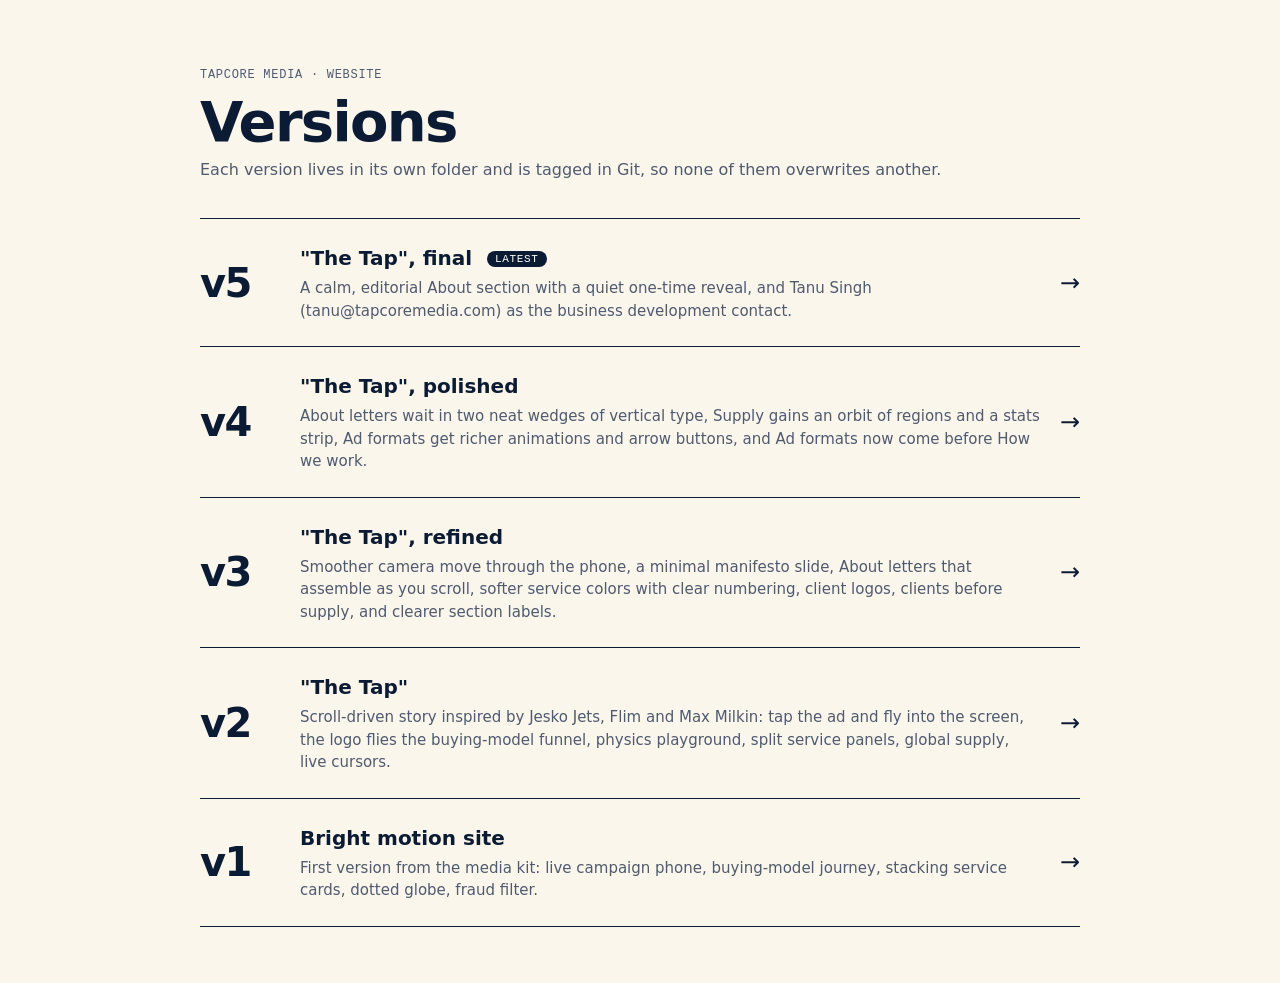
==== commit c554fc5c: "Add website v5: editorial About section, Tanu Singh contact v5 starts from v4 with the owner's conta" ====
--- a/index.html
+++ b/index.html
@@ -5,7 +5,7 @@
   <meta name="viewport" content="width=device-width, initial-scale=1">
   <title>Tapcore Media | Website versions</title>
   <meta name="robots" content="noindex">
-  <link rel="icon" href="v4/assets/img/favicon.svg" type="image/svg+xml">
+  <link rel="icon" href="v5/assets/img/favicon.svg" type="image/svg+xml">
   <style>
     :root { --paper: #FBF6EC; --ink: #0B1B33; --ink-2: #4E5A6E; --line: rgba(11,27,51,.14); --blue: #2B5BFF; }
     * { box-sizing: border-box; }
@@ -32,10 +32,19 @@
     <h1>Versions</h1>
     <p class="lead">Each version lives in its own folder and is tagged in Git, so none of them overwrites another.</p>
 
+    <a class="card" href="v5/">
+      <span class="v">v5</span>
+      <div>
+        <h2>"The Tap", final <span class="tag mono">Latest</span></h2>
+        <p>A calm, editorial About section with a quiet one-time reveal, and Tanu Singh (tanu@tapcoremedia.com) as the business development contact.</p>
+      </div>
+      <span class="go" aria-hidden="true">→</span>
+    </a>
+
     <a class="card" href="v4/">
       <span class="v">v4</span>
       <div>
-        <h2>"The Tap", polished <span class="tag mono">Latest</span></h2>
+        <h2>"The Tap", polished</h2>
         <p>About letters wait in two neat wedges of vertical type, Supply gains an orbit of regions and a stats strip, Ad formats get richer animations and arrow buttons, and Ad formats now come before How we work.</p>
       </div>
       <span class="go" aria-hidden="true">→</span>
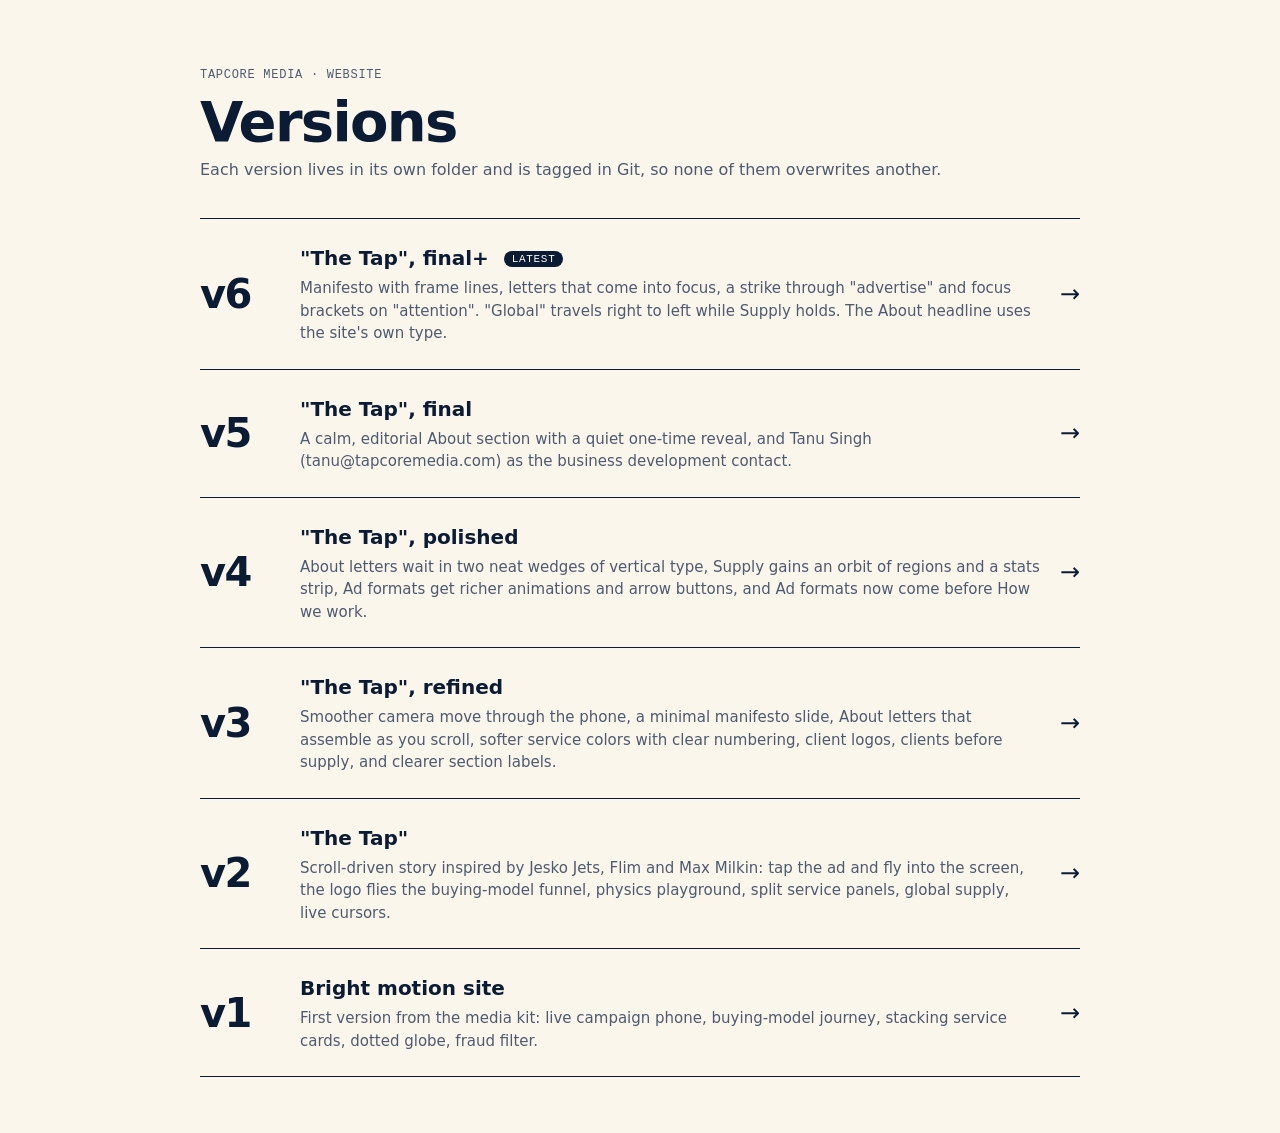
==== commit 8e2680ef: "Add website v6: refined manifesto, Global travel, About typography v6 starts from v5 (left unchanged" ====
--- a/index.html
+++ b/index.html
@@ -5,7 +5,7 @@
   <meta name="viewport" content="width=device-width, initial-scale=1">
   <title>Tapcore Media | Website versions</title>
   <meta name="robots" content="noindex">
-  <link rel="icon" href="v5/assets/img/favicon.svg" type="image/svg+xml">
+  <link rel="icon" href="v6/assets/img/favicon.svg" type="image/svg+xml">
   <style>
     :root { --paper: #FBF6EC; --ink: #0B1B33; --ink-2: #4E5A6E; --line: rgba(11,27,51,.14); --blue: #2B5BFF; }
     * { box-sizing: border-box; }
@@ -32,10 +32,19 @@
     <h1>Versions</h1>
     <p class="lead">Each version lives in its own folder and is tagged in Git, so none of them overwrites another.</p>
 
+    <a class="card" href="v6/">
+      <span class="v">v6</span>
+      <div>
+        <h2>"The Tap", final+ <span class="tag mono">Latest</span></h2>
+        <p>Manifesto with frame lines, letters that come into focus, a strike through "advertise" and focus brackets on "attention". "Global" travels right to left while Supply holds. The About headline uses the site's own type.</p>
+      </div>
+      <span class="go" aria-hidden="true">→</span>
+    </a>
+
     <a class="card" href="v5/">
       <span class="v">v5</span>
       <div>
-        <h2>"The Tap", final <span class="tag mono">Latest</span></h2>
+        <h2>"The Tap", final</h2>
         <p>A calm, editorial About section with a quiet one-time reveal, and Tanu Singh (tanu@tapcoremedia.com) as the business development contact.</p>
       </div>
       <span class="go" aria-hidden="true">→</span>
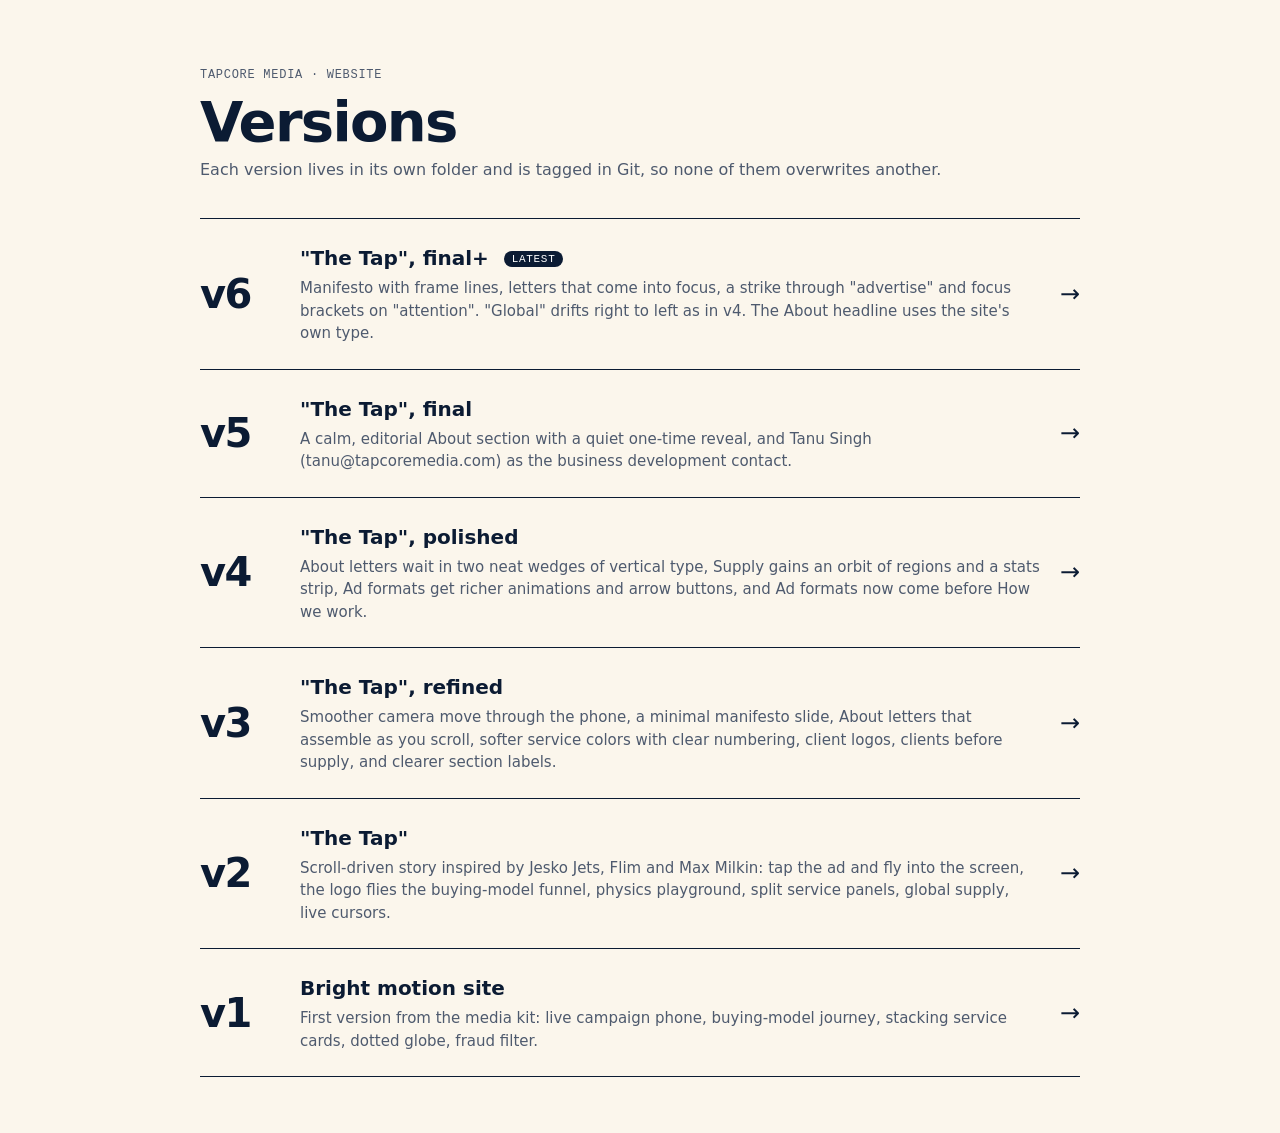
==== commit 9ff21cbc: "v6: restore smooth v4-style "Global" motion in Supply Remove the scroll pin on the Supply stage. "Gl" ====
--- a/index.html
+++ b/index.html
@@ -36,7 +36,7 @@
       <span class="v">v6</span>
       <div>
         <h2>"The Tap", final+ <span class="tag mono">Latest</span></h2>
-        <p>Manifesto with frame lines, letters that come into focus, a strike through "advertise" and focus brackets on "attention". "Global" travels right to left while Supply holds. The About headline uses the site's own type.</p>
+        <p>Manifesto with frame lines, letters that come into focus, a strike through "advertise" and focus brackets on "attention". "Global" drifts right to left as in v4. The About headline uses the site's own type.</p>
       </div>
       <span class="go" aria-hidden="true">→</span>
     </a>
